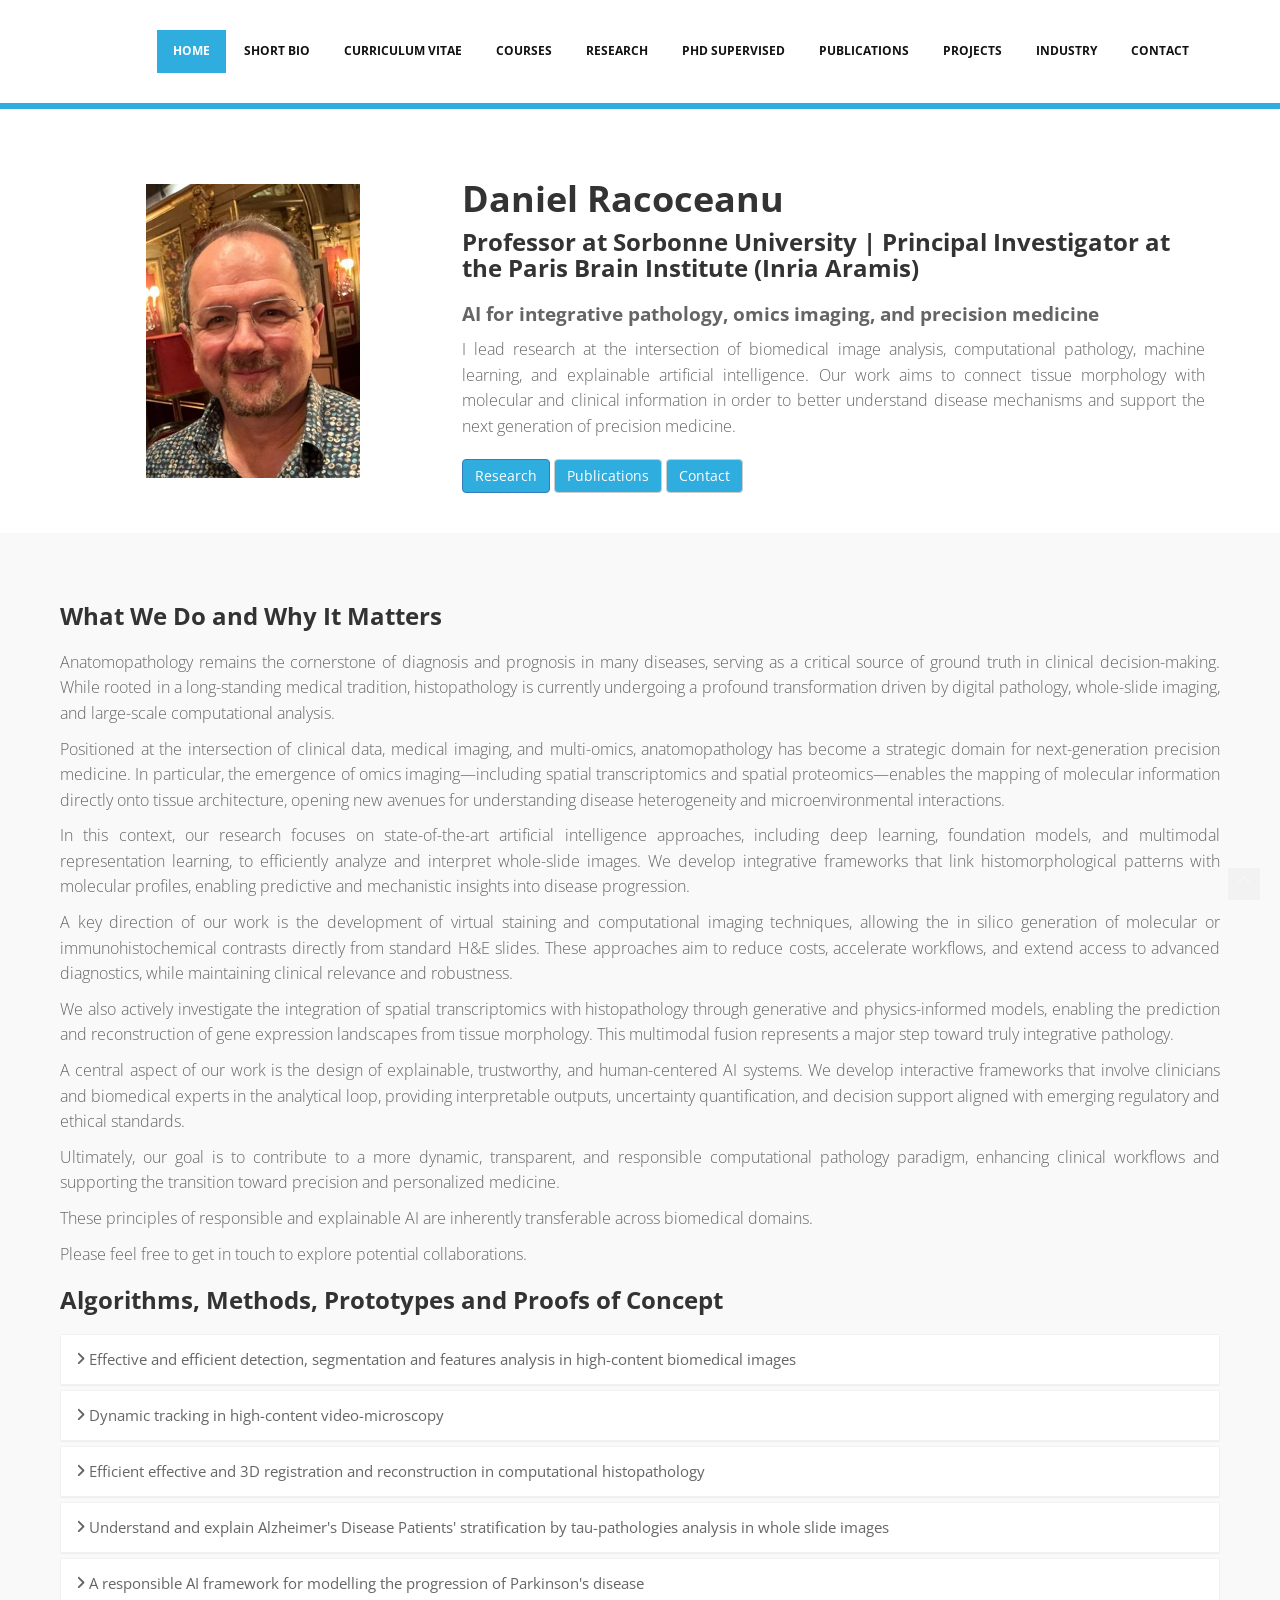
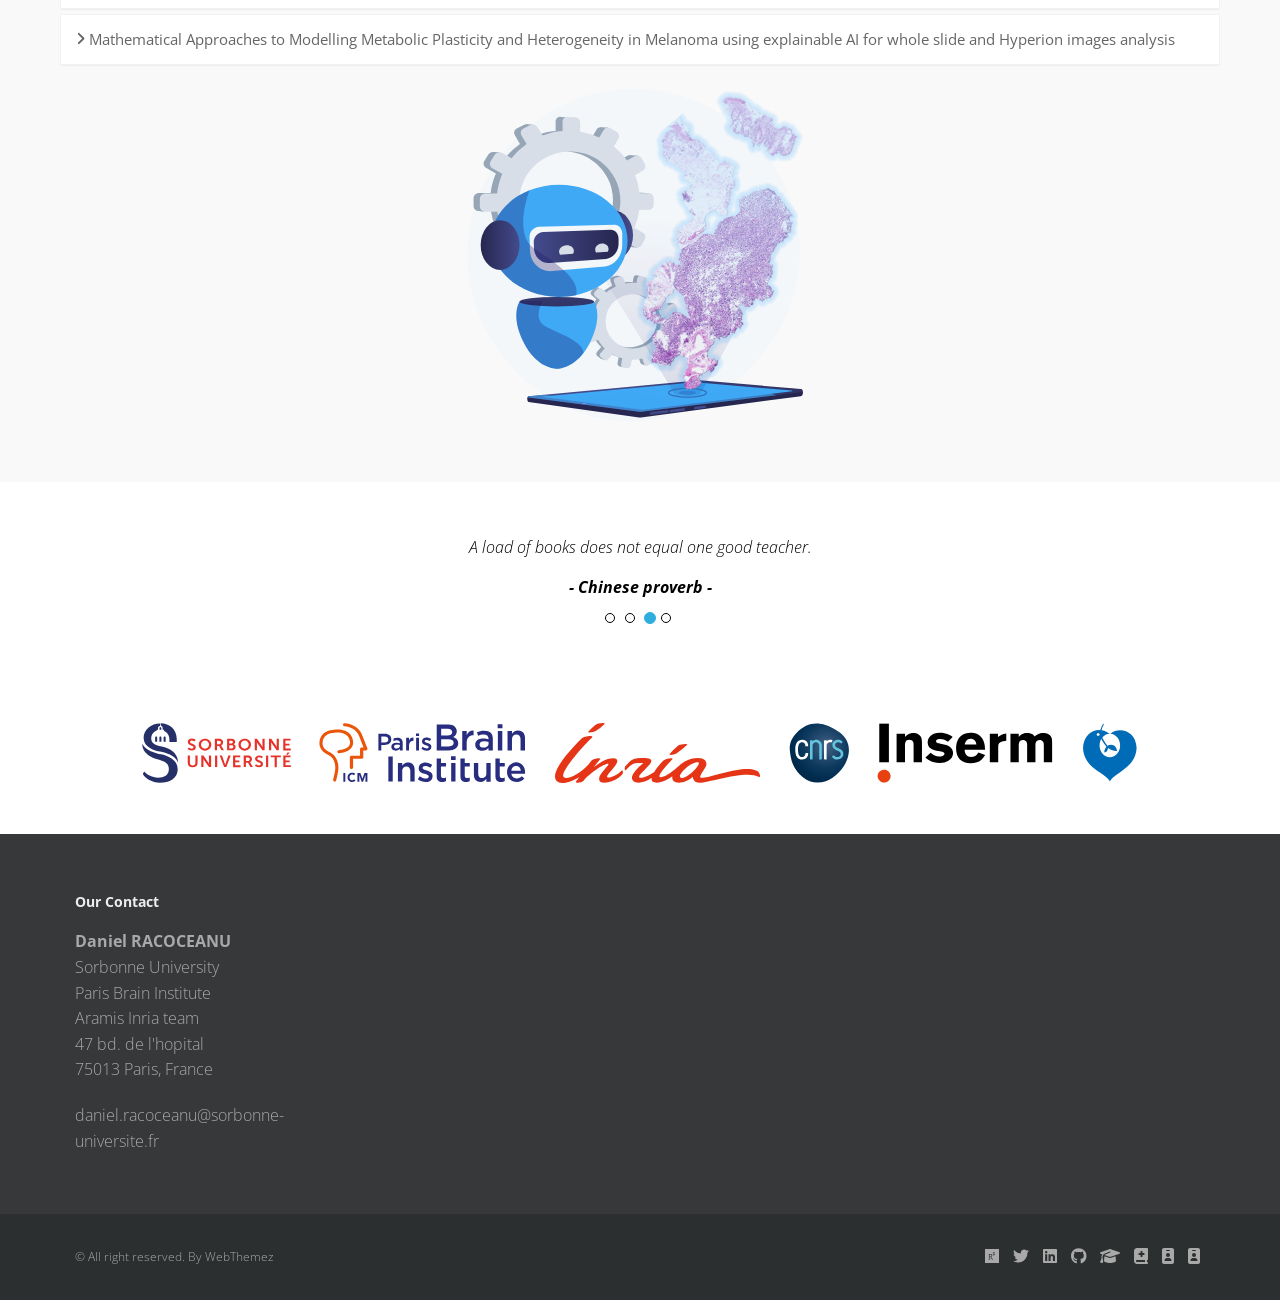
==== index.html @ aa6b50b1 "suggestion bob" ====
<!DOCTYPE html>
<html lang="en">

<head>
	<meta charset="utf-8">
	<title>Daniel Racoceanu | Prof. website</title>
	<meta name="viewport" content="width=device-width, initial-scale=1.0" />
	<meta name="description" content="" />
	<meta name="author" content="http://webthemez.com" />
	<!-- css -->
	<link href="css/bootstrap.min.css" rel="stylesheet" />
	<link href="css/fancybox/jquery.fancybox.css" rel="stylesheet">
	<link href="css/jcarousel.css" rel="stylesheet" />
	<link href="css/flexslider.css" rel="stylesheet" />
	<link href="js/owl-carousel/owl.carousel.css" rel="stylesheet">
	<link href="css/style.css" rel="stylesheet" />

	<!-- HTML5 shim, for IE6-8 support of HTML5 elements -->
	<!--[if lt IE 9]>
      <script src="http://html5shim.googlecode.com/svn/trunk/html5.js"></script>
    <![endif]-->

</head>

<body>
	<div id="wrapper">
		<!-- start header -->
		<header>
			<div class="navbar navbar-default navbar-static-top">
				<div class="container">
					<!-- <div class="navbar-header">
					<button type="button" class="navbar-toggle" data-toggle="collapse" data-target=".navbar-collapse">
						<span class="icon-bar"></span>
						<span class="icon-bar"></span>
						<span class="icon-bar"></span>
					</button>
					<a class="navbar-brand" href="index.html"><img src="img/logo.svg" alt="logo" width="50"/></a>
				</div> -->
					<div class="navbar-collapse collapse ">
						<ul class="nav navbar-nav">
							<li class="active"><a href="index.html">Home</a></li>
							<li><a href="short bio.html">Short Bio</a></li>
							<li><a href="cv.html">Curriculum Vitae</a></li>
							<li><a href="courses.html">Courses</a></li>
							<li><a href="research.html">Research</a></li>
							<li><a href="phd_supervised.html">PhD Supervised</a></li>
							<li><a href="publications.html">Publications</a></li>
							<li><a href="projects.html">Projects</a></li>
							<li><a href="industry.html">Industry</a></li>
							<li><a href="contact.html">Contact</a></li>
						</ul>
					</div>
				</div>
			</div>
		</header>

		<!-- end header -->
		<section id="featured">

			<style>
				#main-slider .slides li {
					display: none;
				}

				#main-slider .slides .flex-active-slide {
					display: flex;
					justify-content: center;
					align-items: center;
					flex-direction: column;
				}


				.slide-content {
					display: flex;
					justify-content: center;
					align-items: center;
					flex-direction: row;
				}

				.slider-img {
					width: 720px;
					max-width: 720px;
					height: auto;
					/* height: 400px; */
					object-fit: cover;
				}
			</style>

			<!-- Slider -->
			<div id="main-slider" class="flexslider">
				<ul class="slides">
					<li>
						<div class="slide-content">
							<img class="slider-img" src="videos/cells.gif" alt="" />
							<!-- <img class="slider-img" src="https://github.com/ounissimehdi/PhagoStat/blob/main/demos/result_semantic.gif?raw=true">
					<img class="slider-img" src="https://github.com/ounissimehdi/PhagoStat/blob/main/demos/result_tracking.gif?raw=true"> -->
						</div>
					</li>
					<li>
						<div class="slide-content">
							<img class="slider-img" src="videos/reg.gif">
						</div>
					</li>
					<li>
						<div class="slide-content">
							<img class="slider-img" src="videos/malmo_base.gif" alt="" />
						</div>
					</li>
				</ul>
			</div>


			<!-- end slider -->

		</section>


		<section class="callaction">
			<div class="container">
				<div class="row" style="display:flex; align-items:center;">
					<div class="col-md-4 text-center">
						<img src="img/DR.jpeg" alt="Portrait of Daniel Racoceanu" style="width:60%; max-width:260px;" />
					</div>
					<div class="col-md-8">
						<div>
							<h1 style="margin-bottom:10px;">Daniel Racoceanu</h1>
							<h3 style="margin-top:0;">
								Professor at Sorbonne University | Principal Investigator at the Paris Brain Institute
								(Inria Aramis)
							</h3>
							<p style="font-size:1.2em; margin-top:15px;">
								<strong>AI for integrative pathology, omics imaging, and precision medicine</strong>
							</p>
							<p style="text-align:justify;">
								I lead research at the intersection of biomedical image analysis, computational
								pathology,
								machine learning, and explainable artificial intelligence. Our work aims to connect
								tissue
								morphology with molecular and clinical information in order to better understand disease
								mechanisms and support the next generation of precision medicine.
							</p>
							<p style="margin-top:20px;">
								<a href="research.html" class="btn btn-primary">Research</a>
								<a href="publications.html" class="btn btn-default">Publications</a>
								<a href="contact.html" class="btn btn-default">Contact</a>
							</p>
						</div>
					</div>
				</div>
			</div>
		</section>

		<section id="content">

			<div class="container">

				<div class="row">
					<div class="col-md-0">
						<!-- Heading and para -->
						<div class="block-heading-one">
							<h3><span>What We Do and Why It Matters</span></h3>
						</div>
						<p style="text-align: justify;">Anatomopathology remains the cornerstone of diagnosis and
							prognosis in many diseases, serving as a critical source of ground truth in clinical
							decision-making. While rooted in a long-standing medical tradition, histopathology is
							currently undergoing a profound transformation driven by digital pathology, whole-slide
							imaging, and large-scale computational analysis.</p>
						<p style="text-align: justify;">Positioned at the intersection of clinical data, medical
							imaging, and multi-omics, anatomopathology has become a strategic domain for next-generation
							precision medicine. In particular, the emergence of omics imaging—including spatial
							transcriptomics and spatial proteomics—enables the mapping of molecular information directly
							onto tissue architecture, opening new avenues for understanding disease heterogeneity and
							microenvironmental interactions.</p>
						<p style="text-align: justify;">In this context, our research focuses on state-of-the-art
							artificial intelligence approaches, including deep learning, foundation models, and
							multimodal representation learning, to efficiently analyze and interpret whole-slide images.
							We develop integrative frameworks that link histomorphological patterns with molecular
							profiles, enabling predictive and mechanistic insights into disease progression.</p>
						<p style="text-align: justify;">A key direction of our work is the development of virtual
							staining and computational imaging techniques, allowing the in silico generation of
							molecular or immunohistochemical contrasts directly from standard H&E slides. These
							approaches aim to reduce costs, accelerate workflows, and extend access to advanced
							diagnostics, while maintaining clinical relevance and robustness.</p>
						<p style="text-align: justify;">We also actively investigate the integration of spatial
							transcriptomics with histopathology through generative and physics-informed models, enabling
							the prediction and reconstruction of gene expression landscapes from tissue morphology. This
							multimodal fusion represents a major step toward truly integrative pathology.</p>
						<p style="text-align: justify;">A central aspect of our work is the design of explainable,
							trustworthy, and human-centered AI systems. We develop interactive frameworks that involve
							clinicians and biomedical experts in the analytical loop, providing interpretable outputs,
							uncertainty quantification, and decision support aligned with emerging regulatory and
							ethical standards.</p>
						<p style="text-align: justify;">Ultimately, our goal is to contribute to a more dynamic,
							transparent, and responsible computational pathology paradigm, enhancing clinical workflows
							and supporting the transition toward precision and personalized medicine.</p>
						<p style="text-align: justify;">These principles of responsible and explainable AI are
							inherently transferable across biomedical domains.</p>
						<p style="text-align: justify;">Please feel free to get in touch to explore potential
							collaborations.</p>

						<div class="block-heading-one">
							<h3><span>Algorithms, Methods, Prototypes and Proofs of Concept</span></h3>
						</div>
						<!-- Accordion starts -->
						<div class="panel-group" id="accordion-alt3">
							<!-- Panel. Use "panel-XXX" class for different colors. Replace "XXX" with color. -->

							<div class="panel">
								<!-- Panel heading -->
								<div class="panel-heading">
									<h4 class="panel-title">
										<a data-toggle="collapse" data-parent="#accordion-alt3"
											href="#collapseOne-alt3">
											<i class="fa fa-angle-right"></i> Effective and efficient detection,
											segmentation and features analysis in high-content biomedical images
										</a>
									</h4>
								</div>
								<div id="collapseOne-alt3" class="panel-collapse collapse">
									<!-- Panel body -->
									<div class="panel-body">
										<!-- Sed ut perspiciaatis unde omnis iste natus error sit voluptatem accusantium doloremque laudantium, totam rem aperiam, eaque ipsa quae ab illo inventore veritatis et quasi architecto beatae vitae dicta sunt explicabo. Nemo enim ipsam voluptatem quia voluptas -->
									</div>
								</div>
							</div>

							<div class="panel">
								<div class="panel-heading">
									<h4 class="panel-title">
										<a data-toggle="collapse" data-parent="#accordion-alt3"
											href="#collapseTwo-alt3">
											<i class="fa fa-angle-right"></i> Dynamic tracking in high-content
											video-microscopy
										</a>
									</h4>
								</div>
								<div id="collapseTwo-alt3" class="panel-collapse collapse">
									<div class="panel-body">
										<!-- Sed ut perspiciaatis unde omnis iste natus error sit voluptatem accusantium doloremque laudantium, totam rem aperiam, eaque ipsa quae ab illo inventore veritatis et quasi architecto beatae vitae dicta sunt explicabo. Nemo enim ipsam voluptatem quia voluptas -->
									</div>
								</div>
							</div>

							<div class="panel">
								<div class="panel-heading">
									<h4 class="panel-title">
										<a data-toggle="collapse" data-parent="#accordion-alt3"
											href="#collapseThree-alt3">
											<i class="fa fa-angle-right"></i> Efficient effective and 3D registration
											and reconstruction in computational histopathology
										</a>
									</h4>
								</div>
								<div id="collapseThree-alt3" class="panel-collapse collapse">
									<div class="panel-body">
										<!-- Sed ut perspiciaatis unde omnis iste natus error sit voluptatem accusantium doloremque laudantium, totam rem aperiam, eaque ipsa quae ab illo inventore veritatis et quasi architecto beatae vitae dicta sunt explicabo. Nemo enim ipsam voluptatem quia voluptas -->
									</div>
								</div>
							</div>

							<div class="panel">
								<div class="panel-heading">
									<h4 class="panel-title">
										<a data-toggle="collapse" data-parent="#accordion-alt3"
											href="#collapseFour-alt3">
											<i class="fa fa-angle-right"></i> Understand and explain Alzheimer's Disease
											Patients' stratification by tau-pathologies analysis in whole slide images
										</a>
									</h4>
								</div>
								<div id="collapseFour-alt3" class="panel-collapse collapse">
									<div class="panel-body">
										<!-- Sed ut perspiciaatis unde omnis iste natus error sit voluptatem accusantium doloremque laudantium, totam rem aperiam, eaque ipsa quae ab illo inventore veritatis et quasi architecto beatae vitae dicta sunt explicabo. Nemo enim ipsam voluptatem quia voluptas -->
									</div>
								</div>
							</div>

							<div class="panel">
								<div class="panel-heading">
									<h4 class="panel-title">
										<a data-toggle="collapse" data-parent="#accordion-alt3"
											href="#collapseFive-alt3">
											<i class="fa fa-angle-right"></i> A responsible AI framework for modelling
											the progression of Parkinson's disease
										</a>
									</h4>
								</div>
								<div id="collapseFive-alt3" class="panel-collapse collapse">
									<div class="panel-body">
										<!-- Sed ut perspiciaatis unde omnis iste natus error sit voluptatem accusantium doloremque laudantium, totam rem aperiam, eaque ipsa quae ab illo inventore veritatis et quasi architecto beatae vitae dicta sunt explicabo. Nemo enim ipsam voluptatem quia voluptas -->
									</div>
								</div>
							</div>

							<div class="panel">
								<div class="panel-heading">
									<h4 class="panel-title">
										<a data-toggle="collapse" data-parent="#accordion-alt3"
											href="#collapseSix-alt3">
											<i class="fa fa-angle-right"></i> Mathematical Approaches to Modelling
											Metabolic Plasticity and Heterogeneity in Melanoma using explainable AI for
											whole slide and Hyperion images analysis
										</a>
									</h4>
								</div>
								<div id="collapseSix-alt3" class="panel-collapse collapse">
									<div class="panel-body">
										<!-- Sed ut perspiciaatis unde omnis iste natus error sit voluptatem accusantium doloremque laudantium, totam rem aperiam, eaque ipsa quae ab illo inventore veritatis et quasi architecto beatae vitae dicta sunt explicabo. Nemo enim ipsam voluptatem quia voluptas -->
									</div>
								</div>
							</div>

						</div>

						<img src="img/logos/logo_wsi_robot.svg" alt=""
							style="display: block; margin: auto; width: 30%;" />

						<!-- Accordion ends -->

					</div>
					<div class="col-xs-12 col-sm-12 col-md-5">
					</div>
					<div class="row">
					</div>
				</div>

		</section>
		<div class="testimonial-area">
			<div class="testimonial-solid">
				<div class="container">
					<div id="carousel-example-generic" class="carousel slide" data-ride="carousel">
						<ol class="carousel-indicators">
							<li data-target="#carousel-example-generic" data-slide-to="0" class="">
								<a href="#"></a>
							</li>
							<li data-target="#carousel-example-generic" data-slide-to="1" class="">
								<a href="#"></a>
							</li>
							<li data-target="#carousel-example-generic" data-slide-to="2" class="active">
								<a href="#"></a>
							</li>
							<li data-target="#carousel-example-generic" data-slide-to="3" class="">
								<a href="#"></a>
							</li>
						</ol>
						<div class="carousel-inner">
							<div class="item">
								<p>Be careful of your thoughts, for your thoughts become your words.</p>
								<p>Be careful of your words, for your words become your actions.</p>
								<p>Be careful of your actions, for your actions become your habits.</p>
								<p>Be careful of your habits, for your habits become your character.</p>
								<p>Be careful of your character, for your character becomes your destiny.</p>
								<p><b>- Chinese proverb -</b></p>
							</div>
							<div class="item">
								<p>If you are planning for a year, sow rice; if you are planning for a decade, plant
									trees; if you are planning for a lifetime, educate people.</p>
								<p><b>- Chinese proverb -</b></p>
							</div>
							<div class="item active">
								<p>A load of books does not equal one good teacher.</p>
								<p><b>- Chinese proverb -</b></p>
							</div>
							<div class="item">
								<p>If you give me rice, I will eat today. If you teach me how to grow rice, I will eat
									everyday.</p>
								<p><b>- Mahatma Gandhi -</b></p>
							</div>
							<div class="item">
								<p>Tell me and I forget, teach me and I may remember, involve me and I learn.</p>
								<p><b>- Confucius -</b></p>
							</div>
							<div class="item">
								<p>Learning without thinking is labor lost; thinking without learning is perilous.</p>
								<p><b>- Confucius -</b></p>
							</div>
							<div class="item">
								<p>The more I learn, the more I realize how much I don’t know.</p>
								<p><b>- Socrates -</b></p>
							</div>
							<div class="item">
								<p>We cannot solve our problems with the same thinking we used when we created them.</p>
								<p><b>- Albert Einstein -</b></p>
							</div>
							<div class="item">
								<p>Science is not only a disciple of reason but also one of romance and passion.</p>
								<p><b>- Stephen Hawking -</b></p>
							</div>
							<div class="item">
								<p>An investment in knowledge pays the best interest.</p>
								<p><b>- Benjamin Franklin -</b></p>
							</div>
							<div class="item">
								<p>It does not matter how slowly you go as long as you do not stop.</p>
								<p><b>- Confucius -</b></p>
							</div>
							<div class="item">
								<p>He who learns but does not think is lost; he who thinks but does not learn is in
									great danger.</p>
								<p><b>- Chinese proverb -</b></p>
							</div>
							<div class="item">
								<p>Knowledge is power.</p>
								<p><b>- Francis Bacon -</b></p>
							</div>
							<div class="item">
								<p>The best way to predict the future is to invent it.</p>
								<p><b>- Alan Kay -</b></p>
							</div>
						</div>
					</div>
				</div>
			</div>
		</div>
		<style>
			#pre_footer img {
				/* width: 100px; */
				height: 60px;
			}

			#pre_footer_support {
				display: flex;
				justify-content: center;
				align-items: center;
			}

			.footer-table {
				width: 80%;
				border: 0;
				margin: 0 auto;
				text-align: center;
			}

			.footer-link {
				width: 1%;
			}
		</style>
		</br></br>
		<div id="pre_footer">
			<div id="pre_footer_support">
				<table class="footer-table">
					<tr>
						<td class="footer-link"><a href="https://www.sorbonne-universite.fr/en"
								title="Sorbonne University"><img src="img/logos/Logo_of_Sorbonne_University.svg"
									alt="Sorbonne University" id="Sorbonne"></a></td>
						<!-- <td class="footer-space"></td> -->
						<td class="footer-link"><a href="https://institutducerveau-icm.org/en/"
								title="Paris Brain Institute - ICM"><img
									src="img/logos/paris-brain-institute-icm-logo-vector.svg" alt="ICM" id="ICM"></a>
						</td>
						<!-- <td class="footer-space"></td> -->
						<td class="footer-link"><a href="https://www.inria.fr/en"
								title="French National Institute for Research in Digital Science and Technology - Inria"><img
									src="img/logos/inria.svg" alt="Inria" id="Inria"></a></td>
						<!-- <td class="footer-space"></td> -->
						<td class="footer-link"><a href="http://www.cnrs.fr/en/cnrs"
								title="French National Centre for Scientific Research - CNRS"><img
									src="img/logos/logoCNRS.svg" alt="CNRS" id="CNRS"></a></td>
						<!-- <td class="footer-space"></td> -->
						<td class="footer-link"><a href="https://www.inserm.fr/en"
								title="French National Institute for Health and Medical Research - INSERM"><img
									src="img/logos/Inserm.svg" alt="INSERM" id="INSERM"></a></td>
						<!-- <td class="footer-space"></td> -->
						<td class="footer-link"><a href="https://www.aphp.fr/"
								title="Greater Paris University Hospitals - AP-HP"><img
									src="img/logos/Assistance_publique.svg" alt="AP-HP" id="AP-HP"></a></td>
					</tr>
				</table>
			</div>
		</div>
		</br></br>
		<footer>
			<div class="container">
				<div class="row">
					<div class="col-lg-3">
						<div class="widget">
							<h5 class="widgetheading">Our Contact</h5>
							<address>
								<strong>Daniel RACOCEANU</strong><br>
								Sorbonne University<br>
								Paris Brain Institute<br>
								Aramis Inria team<br>
								47 bd. de l'hopital<br>
								75013 Paris, France<br>
							</address>
							<p>
								<i class="icon-envelope-alt"></i> daniel.racoceanu@sorbonne-universite.fr
							</p>
						</div>
					</div>

				</div>
			</div>
			<div id="sub-footer">
				<div class="container">
					<div class="row">
						<div class="col-lg-6">
							<div class="copyright">
								<p>
									<span>&copy; All right reserved. By </span><a href="http://webthemez.com"
										target="_blank">WebThemez</span></a>
								</p>
							</div>
						</div>
						<div class="col-lg-6">
							<ul class="social-network">
								<li><a href="https://www.researchgate.net/profile/Daniel-Racoceanu" data-placement="top"
										title="ResearchGate"><i class="fab fa-researchgate"></i>
								<li><a href="https://twitter.com/daniraco" data-placement="top" title="Twitter"><i
											class="fab fa-twitter"></i></a></li>
								<li><a href="https://www.linkedin.com/in/daniraco" data-placement="top"
										title="LinkedIn"><i class="fab fa-linkedin"></i></a></li>
								<li><a href="https://github.com/daniraco" data-placement="top" title="Github"><i
											class="fab fa-github"></i></a></li>
								<li><a href="https://scholar.google.com/citations?user=2eBRLj0AAAAJ&hl"
										data-placement="top" title="Google Scholar"><i
											class="fas fa-graduation-cap"></i></a></li>
								<li><a href="https://www.ncbi.nlm.nih.gov/pubmed/?term=daniel+racoceanu"
										data-placement="top" title="PubMed"><i class="fas fa-book-medical"></i></a></li>
								<li><a href="https://orcid.org/0000-0002-9416-1803" data-placement="top"
										title="ORCID"><i class="fas fa-id-badge"></i></a></li>
								<li><a href="https://www..scopus.com/authid/detail.uri?authorId=6603452376"
										data-placement="top" title="Scopus"><i class="fas fa-id-badge"></i></a></li>
							</ul>
						</div>
					</div>
				</div>
			</div>
		</footer>
	</div>
	<a href="#" class="scrollup"><i class="fa fa-angle-up active"></i></a>
	<!-- javascript
	================================================== -->
	<!-- Placed at the end of the document so the pages load faster -->
	<script src="js/jquery.js"></script>
	<script src="js/jquery.easing.1.3.js"></script>
	<script src="js/bootstrap.min.js"></script>
	<script src="js/jquery.fancybox.pack.js"></script>
	<script src="js/jquery.fancybox-media.js"></script>
	<script src="js/portfolio/jquery.quicksand.js"></script>
	<script src="js/portfolio/setting.js"></script>
	<script src="js/jquery.flexslider.js"></script>
	<script src="js/animate.js"></script>
	<script src="js/custom.js"></script>
	<script src="js/fontawesome/all.js"></script>
</body>

</html>
---- css/style.css ----
/*
Author URI: http://webthemez.com/
Note: 
Licence under Creative Commons Attribution 3.0 
Do not remove the back-link in this web template 
-------------------------------------------------------*/

@import url('http://fonts.googleapis.com/css?family=Noto+Serif:400,400italic,700|Open+Sans:400,600,700'); 
@import url('font-awesome.css');  
@import url('animate.css');

body {
	font-family:'Open Sans', Arial, sans-serif;
	font-size:16px;
	font-weight:300;
	line-height:1.6em;
	color:#656565;
}

a:active {
	outline:0;
}

.clear {
	clear:both;
}

h1,h2, h3, h4, h5, h6 {
	font-family:'Open Sans', Arial, sans-serif;
	font-weight:700;
	line-height:1.1em;
	color:#333;
	margin-bottom: 20px;
}
 
.container {
	padding:0 20px 0 20px;
	position:relative;
}

#wrapper{
	width:100%;
	margin:0;	
	padding:0;
}

.row,.row-fluid {
	margin-bottom:30px;
}

.row .row,.row-fluid .row-fluid{
	margin-bottom:30px;
}

.row.nomargin,.row-fluid.nomargin {
	margin-bottom:0;
}

img.img-polaroid {
	margin:0 0 20px 0;
}
.img-box {
	max-width:100%;
}
/*  Header
==================================== */
 
header .navbar {
    margin-bottom: 0;
}

.navbar-default {
    border: none;
}

.navbar-brand {
    color: #222;
	text-transform: uppercase;
    font-size: 24px;
    font-weight: 700;
    line-height: 1em;
	letter-spacing: -1px;
    margin-top: 20px;
    padding: 0 0 0 15px;
}
.navbar-default .navbar-brand{
color: #2FADDE;
}

header .navbar-collapse  ul.navbar-nav {
    float: right;
    margin-right: 0;
}

header .navbar-default{
    background-color:#fff;
border-bottom:2px solid #2FADDE;	
}

header .nav li a:hover,
header .nav li a:focus,
header .nav li.active a,
header .nav li.active a:hover,
header .nav li a.dropdown-toggle:hover,
header .nav li a.dropdown-toggle:focus,
header .nav li.active ul.dropdown-menu li a:hover,
header .nav li.active ul.dropdown-menu li.active a{
    -webkit-transition: all .3s ease;
    -moz-transition: all .3s ease;
    -ms-transition: all .3s ease;
    -o-transition: all .3s ease;
    transition: all .3s ease;
}
header .nav li.active a,
header .nav li.active a:hover{ 
background: #2FADDE !important;
}
header .navbar-default .navbar-nav > .open > a,
header .navbar-default .navbar-nav > .open > a:hover,
header .navbar-default .navbar-nav > .open > a:focus {
    -webkit-transition: all .3s ease;
    -moz-transition: all .3s ease;
    -ms-transition: all .3s ease;
    -o-transition: all .3s ease;
    transition: all .3s ease;
}


header .navbar {
    min-height: 70px; 
	padding:18px 0;
}

header .navbar-nav > li  {
    padding-bottom: 12px;
    padding-top: 12px;
}

header  .navbar-nav > li > a {
    padding-bottom: 6px;
    padding-top: 5px;
    margin-left: 2px;
    line-height: 30px;
	font-weight: 700;
    -webkit-transition: all .3s ease;
    -moz-transition: all .3s ease;
    -ms-transition: all .3s ease;
    -o-transition: all .3s ease;
    transition: all .3s ease;
}


.dropdown-menu li a:hover {
    color: #fff !important;
}

header .nav .caret {
    border-bottom-color: #f5f5f5;
    border-top-color: #f5f5f5;
}
.navbar-default .navbar-nav > .active > a,
.navbar-default .navbar-nav > .active > a:hover,
.navbar-default .navbar-nav > .active > a:focus {
  background-color: #fff;
}
.navbar-default .navbar-nav > .open > a,
.navbar-default .navbar-nav > .open > a:hover,
.navbar-default .navbar-nav > .open > a:focus {
  background-color:  #fff;
}	
	

.dropdown-menu  {
    box-shadow: none;
    border-radius: 0;
	border: none;
}

.dropdown-menu li:last-child  {
	padding-bottom: 0 !important;
	margin-bottom: 0;
}

header .nav li .dropdown-menu  {
   padding: 0;
}

header .nav li .dropdown-menu li a {
   line-height: 28px;
   padding: 3px 12px;
}

/* --- menu --- */

header .navigation {
	float:right;
}

header ul.nav li {
	border:none;
	margin:0;
}

header ul.nav li a {	
	font-size:12px;
	border:none;
	font-weight:700;
	text-transform:uppercase;
}

header ul.nav li ul li a {	
	font-size:12px;
	border:none;
	font-weight:300;
	text-transform:uppercase;
}


.navbar .nav > li > a {
  color: #111;
  text-shadow: none;
  border: 1px solid rgba(255, 255, 255, 0) !important;
}

.navbar .nav a:hover {
	background:none;
}

.navbar .nav > .active > a,.navbar .nav > .active > a:hover {
	background:none;
	font-weight:700;
}

.navbar .nav > .active > a:active,.navbar .nav > .active > a:focus {
	background:none;
	outline:0;
	font-weight:700;
}

.navbar .nav li .dropdown-menu {
	z-index:2000;
}

header ul.nav li ul {
	margin-top:1px;
}
header ul.nav li ul li ul {
	margin:1px 0 0 1px;
}
.dropdown-menu .dropdown i {
	position:absolute;
	right:0;
	margin-top:3px;
	padding-left:20px;
}

.navbar .nav > li > .dropdown-menu:before {
  display: inline-block;
  border-right: none;
  border-bottom: none;
  border-left: none;
  border-bottom-color: none;
  content:none;
}
.navbar-default .navbar-nav>.active>a, .navbar-default .navbar-nav>.active>a:hover, .navbar-default .navbar-nav>.active>a:focus {
color: #fff;  
}


ul.nav li.dropdown a {
	z-index:1000;
	display:block;
}

 select.selectmenu {
	display:none;
}
.pageTitle{
color: #fff;
margin: 30px 0 3px;
display: inline-block;
}
 
#featured{
	width: 100%;
	background:#000;
	position:relative;
	margin:0;
	padding:0;
}

/*  Sliders
==================================== */
/* --- flexslider --- */

#featured .flexslider {
	padding:0;  
	background: #fff; 
	position: relative; 
	zoom: 1;
	border-bottom: 4px solid #2FADDE;
}
.flex-direction-nav .flex-prev{
left:0px; 
}
.flex-direction-nav .flex-next{ 
right:0px;
}
.flex-caption {zoom: 1;
bottom: 35px; background-color:transparent; color: #fff; margin: 0; padding: 25px 25px 25px 30px; position: absolute; left: 20%; }
.flex-caption h3 {color: #000; font-size:30px; letter-spacing: 1px; margin-bottom: 8px; text-transform: uppercase; }
.flex-caption p {margin: 0 0 15px; color: #000;font-size:18px!important;}
.skill-home{
margin-bottom:50px;
}
.c1{
border: #ed5441 1px solid;
background:#ed5441;
}
.c2{
border: #24c4db 1px solid;
background:#24c4db;
}
.c3{
border: #2FADDE 1px solid;
background:#2FADDE;
}
.c4{
border: #609cec 1px solid;
background:#609cec;
}
.skill-home .icons {
padding: 30px 0 0 0;
width: 100px;
height: 100px;
color: #fff;
font-size: 42px;
font-size: 42px; 
text-align: center;
-ms-border-radius: 50%;
-moz-border-radius: 50%;
-webkit-border-radius: 50%;
border-radius: 50%;
display: inline-table;
}
.skill-home h2 {
padding-top: 20px;
font-size: 36px;
font-weight: 700;
} 
.testimonial-solid {
padding: 50px 0 60px 0;
margin: 0 0 0 0; 
text-align: center;
}
.testi-icon-area {
text-align: center;
position: absolute;
top: -84px;
margin: 0 auto; 
width: 100%;
}
.testi-icon-area .quote {
padding: 15px 0 0 0;
margin: 0 0 0 0;
background: #ffffff;
text-align: center;
color: #2FADDE;
display: inline-table;
width: 70px;
height: 70px;
-ms-border-radius: 50%;
-moz-border-radius: 50%;
-webkit-border-radius: 50%;
border-radius: 50%;
font-size: 42px; 
border: 1px solid #2FADDE;
}

.testi-icon-area .carousel-inner { 
margin: 20px 0;
}
.carousel-indicators {
bottom: -30px;
}
/* Testimonial
----------------------------------*/
.testimonial-area {
padding: 0 0 0 0;
margin:0;
background: url(../img/low-poly01.jpg) fixed center center;
background-size: cover;
-webkit-background-size: cover;
-moz-background-size: cover;
-ms-background-size: cover;
}
.testimonial-solid p {
color: #000;
font-size: 16px;
line-height: 30px;
font-style: italic;
} 
.testimonial-area .carousel-indicators li { 
border: 1px solid #000;
}
.testimonial-area  .carousel-indicators .active{
border: 1px solid #2FADDE;
background:#2FADDE
}
section.callaction {
	background:#fff;
	padding:50px 0 0 0;
}

.panel-title>a {
color: inherit;
font-size: 15px;
}
.panel-title>a:hover, .panel-title>a:focus, .panel-title>a:active{
text-decoration:none;
color:#428bca
}
/* Content
==================================== */

#content {
	position:relative;
	background:#F9F9F9;
	padding:50px 0 0px 0;
}

#content img {
	max-width:100%;
	height:auto;
}
 
.cta-text {
	text-align: center;
	margin-top:10px;
}


.big-cta .cta {
	margin-top:10px;
}
 
.box {
	width: 100%;
}
.box-gray  {
	background: #f8f8f8;
	padding: 20px 20px 30px;
}
.box-gray  h4,.box-gray  i {
	margin-bottom: 20px;
}
.box-bottom {
	padding: 20px 0;
	text-align: center;
}
.box-bottom a {
	color: #fff;
	font-weight: 700;
}
.box-bottom a:hover {
	color: #eee;
	text-decoration: none;
}


/* Bottom
==================================== */

#bottom {
	background:#fcfcfc;
	padding:50px 0 0;

}
/* twitter */
#twitter-wrapper {
    text-align: center;
    width: 70%;
    margin: 0 auto;
}
#twitter em {
    font-style: normal;
    font-size: 13px;
}

#twitter em.twitterTime a {
	font-weight:600;
}

#twitter ul {
    padding: 0;
	list-style:none;
}
#twitter ul li {
    font-size: 20px;
    line-height: 1.6em;
    font-weight: 300;
    margin-bottom: 20px;
    position: relative;
    word-break: break-word;
}


/* page headline
==================================== */

#inner-headline{
	background:#2FADDE;
	position:relative;
	margin:0;
	padding:0;
	color:#2FADDE;
}


#inner-headline .inner-heading h2 {
	color:#fff;
	margin:20px 0 0 0;
}

/* --- breadcrumbs --- */
#inner-headline ul.breadcrumb {
	margin:30px 0 0;
	float:left;
}

#inner-headline ul.breadcrumb li {
	margin-bottom:0;
	padding-bottom:0;
}
#inner-headline ul.breadcrumb li {
	font-size:13px;
	color:#fff;
}

#inner-headline ul.breadcrumb li i{
	color:#dedede;
}

#inner-headline ul.breadcrumb li a {
	color:#fff;
}

ul.breadcrumb li a:hover {
	text-decoration:none;
}

/* Forms
============================= */

/* --- contact form  ---- */
form#contactform input[type="text"] {
  width: 100%;
  border: 1px solid #f5f5f5;
  min-height: 40px;
  padding-left:20px;
  font-size:13px;
  padding-right:20px;
  -webkit-box-sizing: border-box;
     -moz-box-sizing: border-box;
          box-sizing: border-box;

}

form#contactform textarea {
border: 1px solid #f5f5f5;
  width: 100%;
  padding-left:20px;
  padding-top:10px;
  font-size:13px;
  padding-right:20px;
  -webkit-box-sizing: border-box;
     -moz-box-sizing: border-box;
          box-sizing: border-box;

}

form#contactform .validation {
	font-size:11px;
}

#sendmessage {
	border:1px solid #e6e6e6;
	background:#f6f6f6;
	display:none;
	text-align:center;
	padding:15px 12px 15px 65px;
	margin:10px 0;
	font-weight:600;
	margin-bottom:30px;

}

#sendmessage.show,.show  {
	display:block;
}
 
form#commentform input[type="text"] {
  width: 100%;
  min-height: 40px;
  padding-left:20px;
  font-size:13px;
  padding-right:20px;
  -webkit-box-sizing: border-box;
     -moz-box-sizing: border-box;
          box-sizing: border-box;
	-webkit-border-radius: 2px 2px 2px 2px;
		-moz-border-radius: 2px 2px 2px 2px;
			border-radius: 2px 2px 2px 2px;

}

form#commentform textarea {
  width: 100%;
  padding-left:20px;
  padding-top:10px;
  font-size:13px;
  padding-right:20px;
  -webkit-box-sizing: border-box;
     -moz-box-sizing: border-box;
          box-sizing: border-box;
	-webkit-border-radius: 2px 2px 2px 2px;
		-moz-border-radius: 2px 2px 2px 2px;
			border-radius: 2px 2px 2px 2px;
}


/* --- search form --- */
.search{
	float:right;
	margin:35px 0 0;
	padding-bottom:0;
}

#inner-headline form.input-append {
	margin:0;
	padding:0;
}



/*  Portfolio
================================ */

.work-nav #filters {
	margin: 0;
	padding: 0;
	list-style: none;
}

.work-nav #filters li {
	margin: 0 10px 30px 0;
	padding: 0;
	float:left;
}

.work-nav #filters li a {
	color: #7F8289;
	font-size: 16px;
	display: block;	
}

.work-nav #filters li a:hover {

}

.work-nav #filters li a.selected {
	color: #DE5E60;
}

#thumbs {
	margin: 0;
	padding: 0;	
}

#thumbs li {
	list-style-type: none;
}

.item-thumbs {
	position: relative;
	overflow: hidden;
	margin-bottom: 30px;
	cursor: pointer;
}

.item-thumbs a + img {
	width: 100%;	
}

.item-thumbs .hover-wrap {
	position: absolute;
	display: block;
	width: 100%;
	height: 100%;
	
	opacity: 0;
	filter: alpha(opacity=0);
	
	-webkit-transition: all 450ms ease-out 0s;	
	   -moz-transition: all 450ms ease-out 0s;
		 -o-transition: all 450ms ease-out 0s;
		    transition: all 450ms ease-out 0s;
		  
	-webkit-transform: rotateY(180deg) scale(0.5,0.5);
	   -moz-transform: rotateY(180deg) scale(0.5,0.5);
		-ms-transform: rotateY(180deg) scale(0.5,0.5);
		 -o-transform: rotateY(180deg) scale(0.5,0.5);
			transform: rotateY(180deg) scale(0.5,0.5);	
}

.item-thumbs:hover .hover-wrap,
.item-thumbs.active .hover-wrap {
	opacity: 1;
	filter: alpha(opacity=100);
	
	-webkit-transform: rotateY(0deg) scale(1,1);
	   -moz-transform: rotateY(0deg) scale(1,1);
		-ms-transform: rotateY(0deg) scale(1,1);
		 -o-transform: rotateY(0deg) scale(1,1);
		    transform: rotateY(0deg) scale(1,1);
}

.item-thumbs .hover-wrap .overlay-img {
	position: absolute;
	width: 90%;
height: 100%;
opacity: 0.80;
filter: alpha(opacity=80);
background: #2FADDE;
}

.item-thumbs .hover-wrap .overlay-img-thumb {
	position: absolute;
	border-radius: 60px;
	top: 50%;
	left: 45%;
	margin: -16px 0 0 -16px;
	color: #fff;
	font-size: 32px;
	line-height: 1em;	
	opacity: 1;
	filter: alpha(opacity=100);
}
 
ul.portfolio-categ{
	margin:10px 0 30px 0;
	padding:0;
	float:left;
	list-style:none;
}

ul.portfolio-categ li{
margin: 0; 
float: left;
list-style: none;
font-size: 13px;
font-weight: 600;
border: 1px solid #D5D5D5;
margin-right: 15px;
}

ul.portfolio-categ li a{
	display:block;
	padding: 8px 20px;
	color:#353535;
}
ul.portfolio-categ li.active{

border: 1px solid #2FADDE;
}
ul.portfolio-categ li.active a:hover, ul.portfolio-categ li a:hover,ul.portfolio-categ li a:focus,ul.portfolio-categ li a:active {
	text-decoration:none;
	outline:0; 
}
  #accordion-alt3 .panel-heading h4 {
font-size: 13px;
line-height: 28px;
}
.panel .panel-heading h4 {
font-weight: 400;
}
.panel-title {
margin-top: 0;
margin-bottom: 0;
font-size: 15px;
color: inherit;
}
.panel-group .panel {
margin-bottom: 0;
border-radius: 2px;
}
.panel {
margin-bottom: 18px;
background-color: #FFFFFF;
border: 1px solid rgba(0, 0, 0, 0.05);
border-radius: 2px;
-webkit-box-shadow: 0 1px 1px rgba(0,0,0,0.05);
box-shadow: 0 1px 1px rgba(0,0,0,0.05);
}
#accordion-alt3 .panel-heading h4 a i {
font-size: 20px;
line-height: 18px;
width: 18px;
height: 18px;
margin-right: 5px;
color: #107FC9;
text-align: center;
border-radius: 50%;
margin-left: 6px; 
font-weight: bold;
}  
.progress.pb-sm {
height: 6px!important;
}
.progress {
box-shadow: inset 0 0 2px rgba(0,0,0,.1);
}
.progress {
overflow: hidden;
height: 18px;
margin-bottom: 18px;
background-color: #f5f5f5;
border-radius: 2px;
-webkit-box-shadow: inset 0 1px 2px rgba(0,0,0,0.1);
box-shadow: inset 0 1px 2px rgba(0,0,0,0.1);
}
.progress .progress-bar.progress-bar-red {
background: #ed5441;
} 
.progress .progress-bar.progress-bar-green {
background: #51d466;
}
.progress .progress-bar.progress-bar-lblue {
background: #32c8de;
}
/* --- portfolio detail --- */
.top-wrapper {
	margin-bottom:20px;
}
.info-blocks {
margin-bottom: 15px;
}
.info-blocks i.icon-info-blocks {
float: left;
color: #777;
font-size: 30px;
min-width: 50px;
margin-top: 10px;
text-align: center;
}
.info-blocks .info-blocks-in {
padding: 0 10px;
overflow: hidden;
}
.info-blocks .info-blocks-in h3 {
color: #555;
font-size: 20px;
line-height: 28px;
margin:0px;
}
.info-blocks .info-blocks-in p {
font-size: 12px;
}
  
blockquote {
	font-size:16px;
	font-weight:400;
	font-family:'Noto Serif', serif;
	font-style:italic;
	padding-left:0;
	color:#a2a2a2;
	line-height:1.6em;
	border:none;
}

blockquote cite 							{ display:block; font-size:12px; color:#666; margin-top:10px; }
blockquote cite:before 					{ content:"\2014 \0020"; }
blockquote cite a,
blockquote cite a:visited,
blockquote cite a:visited 				{ color:#555; }

/* --- pullquotes --- */

.pullquote-left {
	display:block;
	color:#a2a2a2;
	font-family:'Noto Serif', serif;
	font-size:14px;
	line-height:1.6em;
	padding-left:20px;
}

.pullquote-right {
	display:block;
	color:#a2a2a2;
	font-family:'Noto Serif', serif;
	font-size:14px;
	line-height:1.6em;
	padding-right:20px;
}

/* --- button --- */
.btn{text-align: center;
background: #2FADDE;
color: #fff;
}
.btn-theme {
	color: #fff;
}
.btn-theme:hover {
	color: #eee;
}

/* --- list style --- */

ul.general {
	list-style:none;
	margin-left:0;
}

ul.link-list{
	margin:0;
	padding:0;
	list-style:none;
}

ul.link-list li{
	margin:0;
	padding:2px 0 2px 0;
	list-style:none;
}
footer{
background:#363839;
}
footer ul.link-list li a{
	color:#A9A9A9;
}
footer ul.link-list li a:hover {
	color:#eee;
}
/* --- Heading style --- */

h4.heading {
	font-weight:700;
}

.heading { margin-bottom: 30px; }

.heading {
	position: relative;
	
}


.widgetheading {
	width:100%;

	padding:0;
}

#bottom .widgetheading {
	position: relative;
	border-bottom: #e6e6e6 1px solid;
	padding-bottom: 9px;
}

aside .widgetheading {
	position: relative;
	border-bottom: #e9e9e9 1px solid;
	padding-bottom: 9px;
}

footer .widgetheading {
	position: relative;
}

footer .widget .social-network {
	position:relative;
}


#bottom .widget .widgetheading span, aside .widget .widgetheading span, footer .widget .widgetheading span {	
	position: absolute;
	width: 60px;
	height: 1px;
	bottom: -1px;
	right:0;

}
.box-area{
border: 1px solid #E7E7E7;
padding:0 15px;
padding-top: 41px;
margin-top: -42px;
}
/* --- Map --- */
.map{
	position:relative;
	margin-top:-50px;
	margin-bottom:40px;
}

.map iframe{
	width:100%;
	height:450px;
	border:none;
}

.map-grid iframe{
	width:100%;
	height:350px;
	border:none;
	margin:0 0 -5px 0;
	padding:0;
}

 
ul.team-detail{
	margin:-10px 0 0 0;
	padding:0;
	list-style:none;
}

ul.team-detail li{
	border-bottom:1px dotted #e9e9e9;
	margin:0 0 15px 0;
	padding:0 0 15px 0;
	list-style:none;
}

ul.team-detail li label {
	font-size:13px;
}

ul.team-detail li h4, ul.team-detail li label{
	margin-bottom:0;
}

ul.team-detail li ul.social-network {
	border:none;
	margin:0;
	padding:0;
}

ul.team-detail li ul.social-network li {
	border:none;	
	margin:0;
}
ul.team-detail li ul.social-network li i {
	margin:0;
}

 
.pricing-title{
	background:#fff;
	text-align:center;
	padding:10px 0 10px 0;
}

.pricing-title h3{
	font-weight:600;
	margin-bottom:0;
}

.pricing-offer{
	background: #fcfcfc;
	text-align: center;
	padding:40px 0 40px 0;
	font-size:18px;
	border-top:1px solid #e6e6e6;
	border-bottom:1px solid #e6e6e6;
}

.pricing-box.activeItem .pricing-offer{
	color:#fff;
}

.pricing-offer strong{
	font-size:78px;
	line-height:89px;
}

.pricing-offer sup{
	font-size:28px;
}

.pricing-container{
	background: #fff;
	text-align:center;
	font-size:14px;
}

.pricing-container strong{
color:#353535;
}

.pricing-container ul{
	list-style:none;
	padding:0;
	margin:0;
}

.pricing-container ul li{
	border-bottom: 1px solid #CFCFCF;
list-style: none;
padding: 15px 0 15px 0;
margin: 0 0 0 0;
color: #222;
}

.pricing-action{
	margin:0;
	background: #fcfcfc;
	text-align:center;
	padding:20px 0 30px 0;
}

.pricing-wrapp{
	margin:0 auto;
	width:100%;
	background:#fd0000;
}
 .pricing-box-item {
border: 1px solid #e6e6e6;
	background:#fcfcfc;
	position:relative;
	margin:0 0 20px 0;
	padding:0;
  -webkit-box-shadow: 0 2px 0 rgba(0,0,0,0.03);
  -moz-box-shadow: 0 2px 0 rgba(0,0,0,0.03);
  box-shadow: 0 2px 0 rgba(0,0,0,0.03);
  -webkit-box-sizing: border-box;
  -moz-box-sizing: border-box;
  box-sizing: border-box;
}

.pricing-box-item .pricing-heading {
	background: #fcfcfc;
	text-align: center;
	padding:0px 0 0px 0;
	display:block;
}
.pricing-box-item.activeItem .pricing-heading {
	background: #fcfcfc;
	text-align: center;
	padding:0px 0 1px 0;
	border-bottom:none;
	display:block;
	color:#fff;
}
.pricing-box-item.activeItem .pricing-heading h3 {
	 
}

.pricing-box-item .pricing-heading h3 strong {
	font-size:28px;
	font-weight:700;
	letter-spacing:-1px;
}
.pricing-box-item .pricing-heading h3 {
	font-size:32px;
	font-weight:300;
	letter-spacing:-1px;
}

.pricing-box-item .pricing-terms {
	text-align: center;
	background: #2FADDE;
	display: block;
	overflow: hidden;
	padding: 11px 0 5px; 
}

.pricing-box-item .pricing-terms  h6 {
	font-style:italic;
	margin-top:10px;
	color:#fff;
	font-size:17px;
	font-family:'Noto Serif', serif;
}

.pricing-box-item .icon .price-circled {
    margin: 10px 10px 10px 0;
    display: inline-block !important;
    text-align: center !important;
    color: #fff;
    width: 68px;
    height: 68px;
	padding:12px;
    font-size: 16px;
	font-weight:700;
    line-height: 68px;
    text-shadow:none;
    cursor: pointer;
    background-color: #888;
    border-radius: 64px;
    -moz-border-radius: 64px;
    -webkit-border-radius: 64px;
}

.pricing-box-item  .pricing-action{
	margin:0;
	text-align:center;
	padding:30px 0 30px 0;
}
 
/* ===== Widgets ===== */

/* --- flickr --- */
.widget .flickr_badge {
	width:100%;
}
.widget .flickr_badge img { margin: 0 9px 20px 0; }

footer .widget .flickr_badge {
    width: 100%;
}
footer .widget .flickr_badge img {
    margin: 0 9px 20px 0;
}

.flickr_badge img {
    width: 50px;
    height: 50px;
    float: left;
	margin: 0 9px 20px 0;
}
/*News*/
.post-item-wrap {
border: none;
padding: 0px 0 25px 0px;
margin-bottom: 0px;
border-radius: 0px;
background-color: transparent;
border-bottom: 1px solid #e6e6e6;
}
.post-author-img {
margin: 5px 0 0 0;
float: left;
width: 64px;
-webkit-border-radius: 0px;
-moz-border-radius: 0px;
border-radius: 0px;
-moz-background-clip: padding;
-webkit-background-clip: padding-box;
background-clip: padding-box;
padding: 0px;
}
.post-title a {
font-size: 19px;
color: #414042;
line-height: 1.3em;
}
.post-meta-top {
width: 100%;
padding: 3px 0 0px 0;
}
.latest-post-wrap {
padding: 15px 15px 15px 0;
}
.post-content2 {
padding: 8px 15px 0px 15px;
float: left;
width: 83%;
}
.post-meta-top ul{
float: left;
padding: 0;
margin: 0;
}
.post-item-wrap+.post-item-wrap {
border-bottom: none;
margin-top: 25px;
}
.post-meta-top li a {
color: #107fc9;
font-size: 13px;
text-decoration: none;
}
.post-meta-top li {
display: inline;
height: 30px;
line-height: 30px;
float: left;

padding-right: 15px;
} 
.post-meta-top .fa-calendar{
font-size: 18px;
color: #107fc9;
margin: 6px 10px 0 0;
float: left;
} 
/* --- Recent post widget --- */

.recent-post{
	margin:20px 0 0 0;
	padding:0;
	line-height:18px;
}

.recent-post h5 a:hover {
	text-decoration:none;
}

.recent-post .text h5 a {
	color:#353535;
}

  
footer{
	padding:50px 0 0 0;
	color:#A9A9A9;
}

footer a {
	color:#A9A9A9;
}

footer a:hover {
	color:#eee;
}

footer h1, footer h2, footer h3, footer h4, footer h5, footer h6{
	color:#eee;
}

footer address {
	line-height:1.6em;
}

footer h5 a:hover, footer a:hover {
	text-decoration:none;
}

ul.social-network {
	list-style:none;
	margin:0;
}

ul.social-network li {
	display:inline;
	margin: 0 5px;
}

#sub-footer{
	text-shadow:none;
	color:#A9A9A9;
	padding:0;
	padding-top:30px;
	margin:20px 0 0 0;
	background: #2C2F2F;
}

#sub-footer p{
	margin:0;
	padding:0;
}

#sub-footer span{
	color:#A9A9A9;
}

.copyright {
	text-align:left;
	font-size:12px;
}

#sub-footer ul.social-network {
	float:right;
}

  

/* scroll to top */
.scrollup{
    position:fixed;
	width:32px;
	height:32px;
    bottom:0px;
    right:20px;
	background: #222;
	
}

a.scrollup {
	outline:0;
	text-align: center;
}

a.scrollup:hover,a.scrollup:active,a.scrollup:focus {
	opacity:1;
	text-decoration:none;
}
a.scrollup i {
	margin-top: 10px;
	color: #fff;
}
a.scrollup i:hover {
	text-decoration:none;
}



 
.absolute{
	position:absolute;
}

.relative{
	position:relative;
}

.aligncenter{
	text-align:center;
}

.aligncenter span{
	margin-left:0;
}

.floatright {
	float:right;
}

.floatleft {
	float:left;
}

.floatnone {
	float:none;
}

.aligncenter {
	text-align:center;
}
 
img.pull-left, .align-left{
	float:left;
	margin:0 15px 15px 0;
}

.widget img.pull-left {
	float:left;
	margin:0 15px 15px 0;
}

img.pull-right, .align-right {
	float:right;
	margin:0 0 15px 15px;
}

article img.pull-left, article .align-left{
	float:left;
	margin:5px 15px 15px 0;
}

article img.pull-right, article .align-right{
	float:right;
	margin:5px 0 15px 15px;
}


.clear-marginbot{
	margin-bottom:0;
}

.marginbot10{
	margin-bottom:10px;
}
.marginbot20{
	margin-bottom:20px;
}
.marginbot30{
	margin-bottom:30px;
}
.marginbot40{
	margin-bottom:40px;
}

.clear-margintop{
	margin-top:0;
}

.margintop10{
	margin-top:10px;
}

.margintop20{
	margin-top:20px;
}

.margintop30{
	margin-top:30px;
}

.margintop40{
	margin-top:40px;
}


/*  Media queries 
============================= */

@media (min-width: 768px) and (max-width: 979px) {

	a.detail{
		background:none;
		width:100%;
	}


	
	footer .widget form  input#appendedInputButton {
		  display: block;
		  width: 91%;
		  -webkit-border-radius: 4px 4px 4px 4px;
			 -moz-border-radius: 4px 4px 4px 4px;
				  border-radius: 4px 4px 4px 4px;
	}
	
	footer .widget form  .input-append .btn {
		  display: block;
		  width: 100%;
		  padding-right: 0;
		  padding-left: 0;
		  -webkit-box-sizing: border-box;
			 -moz-box-sizing: border-box;
				  box-sizing: border-box;
				  margin-top:10px;
	}

	ul.related-folio li{
		width:156px;
		margin:0 20px 0 0;
	}	
}

@media (max-width: 767px) {

  body {
    padding-right: 0;
    padding-left: 0;
  }
	.navbar-brand {
		margin-top: 10px;
		border-bottom: none;
	}
	.navbar-header {
		margin-top: 20px;
		border-bottom: none;
	}
	
	.navbar-nav {
		border-top: none;
		float: none;
		width: 100%;
	}
.navbar .nav > .active > a, .navbar .nav > .active > a:hover {
background: none;
font-weight: 700;
color: #1B1B1B;
}
	header .navbar-nav > li {
padding-bottom: 13px;
padding-top: 12px;
}
	header .nav li .dropdown-menu  {
		margin-top: 0;
	}

	.dropdown-menu {
	  position: absolute;
	  top: 0;
	  left: 40px;
	  z-index: 1000;
	  display: none;
	  float: left;
	  min-width: 160px;
	  padding: 5px 0;
	  margin: 2px 0 0;
	  font-size: 13px;
	  list-style: none;
	  background-color: #fff;
	  background-clip: padding-box;
	  border: 1px solid #f5f5f5;
	  border: 1px solid rgba(0, 0, 0, .15);
	  border-radius: 0;
	  -webkit-box-shadow: 0 6px 12px rgba(0, 0, 0, .175);
			  box-shadow: 0 6px 12px rgba(0, 0, 0, .175);
	}
	

	
	.navbar-collapse.collapse  {
		border: none;
		overflow: hidden;
	}

	
	.box {
		border-bottom:1px solid #e9e9e9;
		padding-bottom:20px;
	}

	#featured .flexslider .slide-caption {
		width: 90%; 
		padding: 2%; 
		position: absolute; 
		left: 0; 
		bottom: -40px; 
	}


	#inner-headline .breadcrumb {
		float:left;
		clear:both;
		width:100%;
	}

	.breadcrumb > li {
		font-size:13px;
	}

	
	ul.portfolio li article a i.icon-48{
		width:20px;
		height:20px;
		font-size:16px;
		line-height:20px;
	}


	.left-sidebar{
		border-right:none;
		padding:0 0 0 0;
		border-bottom: 1px dotted #e6e6e6;
		padding-bottom:10px;
		margin-bottom:40px;
	}
	
	.right-sidebar{
		margin-top:30px;
		border-left:none;
		padding:0 0 0 0;
	}
	
	
	footer .col-lg-1, footer .col-lg-2, footer .col-lg-3, footer .col-lg-4, footer .col-lg-5, footer .col-lg-6, 
	footer .col-lg-7, footer .col-lg-8, footer .col-lg-9, footer .col-lg-10, footer .col-lg-11, footer .col-lg-12{
		margin-bottom:20px;
	}

	#sub-footer ul.social-network {
		float:left;
	}
	

	
  [class*="span"] {
		margin-bottom:20px;
  }

}

@media (max-width: 480px) {
	.bottom-article a.pull-right {
		float:left;
		margin-top:20px;
	}


	.search{
		float:left;
	}

	.flexslider .flex-caption {
		display:none;
	}


	.cta-text {
		margin:0 auto;
		text-align:center;	
	}
	
	ul.portfolio li article a i{
		width:20px;
		height:20px;
		font-size:14px;
	}


}
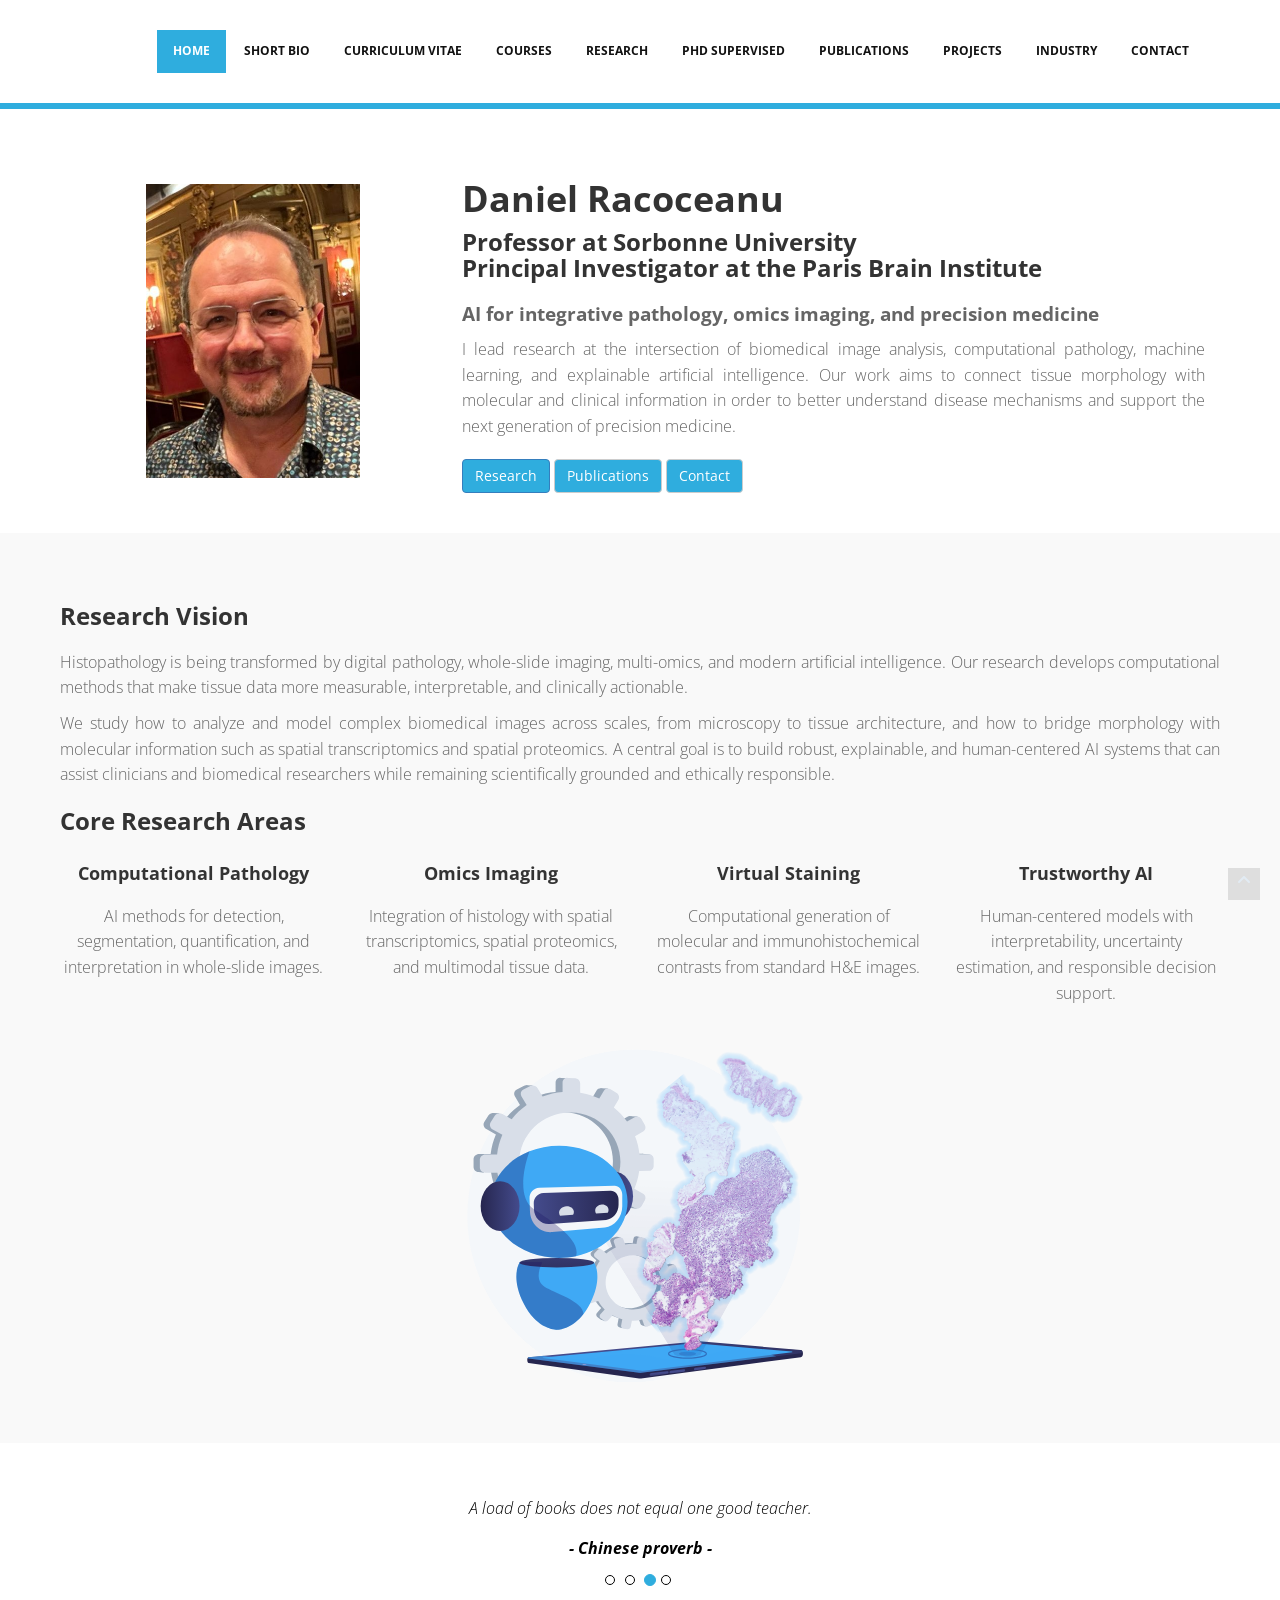
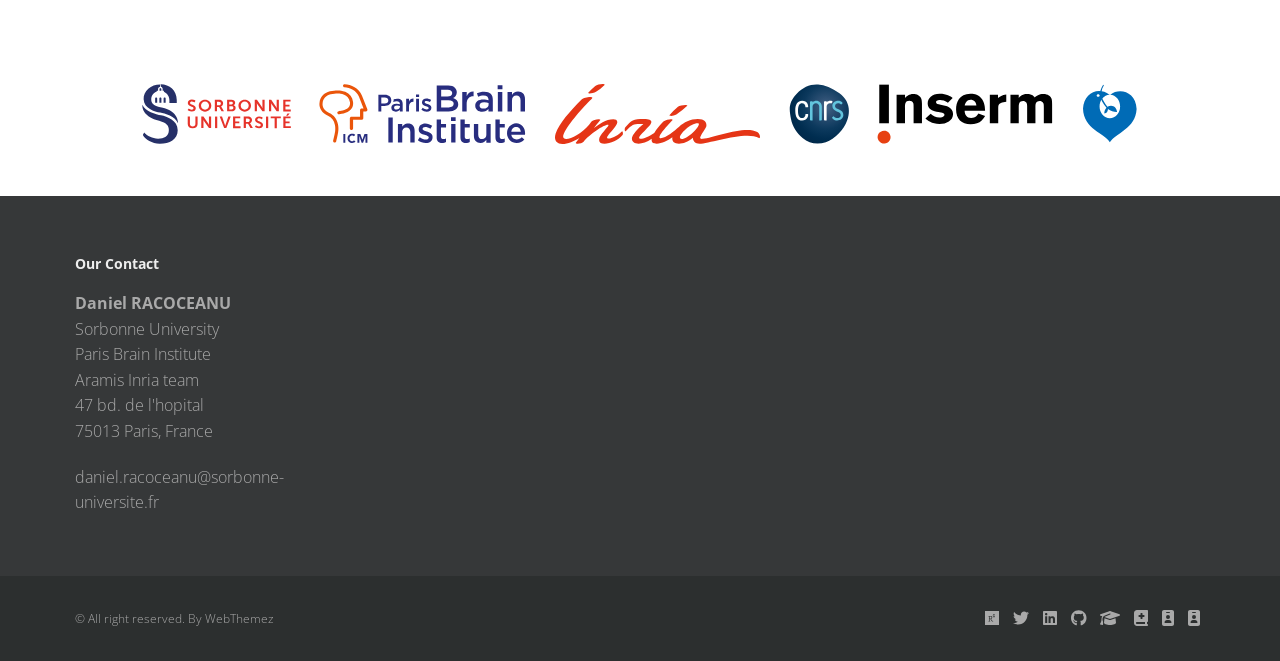
==== commit 970ba0ea: "voici" ====
--- a/index.html
+++ b/index.html
@@ -69,7 +69,6 @@
 					flex-direction: column;
 				}
 
-
 				.slide-content {
 					display: flex;
 					justify-content: center;
@@ -125,18 +124,18 @@
 						<div>
 							<h1 style="margin-bottom:10px;">Daniel Racoceanu</h1>
 							<h3 style="margin-top:0;">
-								Professor at Sorbonne University | Principal Investigator at the Paris Brain Institute
-								(Inria Aramis)
+								Professor at Sorbonne University<br>
+								Principal Investigator at the Paris Brain Institute
 							</h3>
 							<p style="font-size:1.2em; margin-top:15px;">
 								<strong>AI for integrative pathology, omics imaging, and precision medicine</strong>
 							</p>
 							<p style="text-align:justify;">
 								I lead research at the intersection of biomedical image analysis, computational
-								pathology,
-								machine learning, and explainable artificial intelligence. Our work aims to connect
-								tissue
-								morphology with molecular and clinical information in order to better understand disease
+								pathology, machine learning, and explainable artificial intelligence. Our work aims to
+								connect
+								tissue morphology with molecular and clinical information in order to better understand
+								disease
 								mechanisms and support the next generation of precision medicine.
 							</p>
 							<p style="margin-top:20px;">
@@ -151,166 +150,57 @@
 		</section>
 
 		<section id="content">
-
 			<div class="container">
-
 				<div class="row">
 					<div class="col-md-0">
 						<!-- Heading and para -->
+
 						<div class="block-heading-one">
-							<h3><span>What We Do and Why It Matters</span></h3>
-						</div>
-						<p style="text-align: justify;">Anatomopathology remains the cornerstone of diagnosis and
-							prognosis in many diseases, serving as a critical source of ground truth in clinical
-							decision-making. While rooted in a long-standing medical tradition, histopathology is
-							currently undergoing a profound transformation driven by digital pathology, whole-slide
-							imaging, and large-scale computational analysis.</p>
-						<p style="text-align: justify;">Positioned at the intersection of clinical data, medical
-							imaging, and multi-omics, anatomopathology has become a strategic domain for next-generation
-							precision medicine. In particular, the emergence of omics imaging—including spatial
-							transcriptomics and spatial proteomics—enables the mapping of molecular information directly
-							onto tissue architecture, opening new avenues for understanding disease heterogeneity and
-							microenvironmental interactions.</p>
-						<p style="text-align: justify;">In this context, our research focuses on state-of-the-art
-							artificial intelligence approaches, including deep learning, foundation models, and
-							multimodal representation learning, to efficiently analyze and interpret whole-slide images.
-							We develop integrative frameworks that link histomorphological patterns with molecular
-							profiles, enabling predictive and mechanistic insights into disease progression.</p>
-						<p style="text-align: justify;">A key direction of our work is the development of virtual
-							staining and computational imaging techniques, allowing the in silico generation of
-							molecular or immunohistochemical contrasts directly from standard H&E slides. These
-							approaches aim to reduce costs, accelerate workflows, and extend access to advanced
-							diagnostics, while maintaining clinical relevance and robustness.</p>
-						<p style="text-align: justify;">We also actively investigate the integration of spatial
-							transcriptomics with histopathology through generative and physics-informed models, enabling
-							the prediction and reconstruction of gene expression landscapes from tissue morphology. This
-							multimodal fusion represents a major step toward truly integrative pathology.</p>
-						<p style="text-align: justify;">A central aspect of our work is the design of explainable,
-							trustworthy, and human-centered AI systems. We develop interactive frameworks that involve
-							clinicians and biomedical experts in the analytical loop, providing interpretable outputs,
-							uncertainty quantification, and decision support aligned with emerging regulatory and
-							ethical standards.</p>
-						<p style="text-align: justify;">Ultimately, our goal is to contribute to a more dynamic,
-							transparent, and responsible computational pathology paradigm, enhancing clinical workflows
-							and supporting the transition toward precision and personalized medicine.</p>
-						<p style="text-align: justify;">These principles of responsible and explainable AI are
-							inherently transferable across biomedical domains.</p>
-						<p style="text-align: justify;">Please feel free to get in touch to explore potential
-							collaborations.</p>
+							<h3><span>Research Vision</span></h3>
+						</div>
+
+						<p style="text-align: justify;">
+							Histopathology is being transformed by digital pathology, whole-slide imaging, multi-omics,
+							and modern artificial intelligence. Our research develops computational methods that make
+							tissue data more measurable, interpretable, and clinically actionable.
+						</p>
+
+						<p style="text-align: justify;">
+							We study how to analyze and model complex biomedical images across scales, from microscopy
+							to tissue architecture, and how to bridge morphology with molecular information such as
+							spatial transcriptomics and spatial proteomics. A central goal is to build robust,
+							explainable, and human-centered AI systems that can assist clinicians and biomedical
+							researchers while remaining scientifically grounded and ethically responsible.
+						</p>
+
 
 						<div class="block-heading-one">
-							<h3><span>Algorithms, Methods, Prototypes and Proofs of Concept</span></h3>
-						</div>
-						<!-- Accordion starts -->
-						<div class="panel-group" id="accordion-alt3">
-							<!-- Panel. Use "panel-XXX" class for different colors. Replace "XXX" with color. -->
-
-							<div class="panel">
-								<!-- Panel heading -->
-								<div class="panel-heading">
-									<h4 class="panel-title">
-										<a data-toggle="collapse" data-parent="#accordion-alt3"
-											href="#collapseOne-alt3">
-											<i class="fa fa-angle-right"></i> Effective and efficient detection,
-											segmentation and features analysis in high-content biomedical images
-										</a>
-									</h4>
-								</div>
-								<div id="collapseOne-alt3" class="panel-collapse collapse">
-									<!-- Panel body -->
-									<div class="panel-body">
-										<!-- Sed ut perspiciaatis unde omnis iste natus error sit voluptatem accusantium doloremque laudantium, totam rem aperiam, eaque ipsa quae ab illo inventore veritatis et quasi architecto beatae vitae dicta sunt explicabo. Nemo enim ipsam voluptatem quia voluptas -->
-									</div>
-								</div>
-							</div>
-
-							<div class="panel">
-								<div class="panel-heading">
-									<h4 class="panel-title">
-										<a data-toggle="collapse" data-parent="#accordion-alt3"
-											href="#collapseTwo-alt3">
-											<i class="fa fa-angle-right"></i> Dynamic tracking in high-content
-											video-microscopy
-										</a>
-									</h4>
-								</div>
-								<div id="collapseTwo-alt3" class="panel-collapse collapse">
-									<div class="panel-body">
-										<!-- Sed ut perspiciaatis unde omnis iste natus error sit voluptatem accusantium doloremque laudantium, totam rem aperiam, eaque ipsa quae ab illo inventore veritatis et quasi architecto beatae vitae dicta sunt explicabo. Nemo enim ipsam voluptatem quia voluptas -->
-									</div>
-								</div>
-							</div>
-
-							<div class="panel">
-								<div class="panel-heading">
-									<h4 class="panel-title">
-										<a data-toggle="collapse" data-parent="#accordion-alt3"
-											href="#collapseThree-alt3">
-											<i class="fa fa-angle-right"></i> Efficient effective and 3D registration
-											and reconstruction in computational histopathology
-										</a>
-									</h4>
-								</div>
-								<div id="collapseThree-alt3" class="panel-collapse collapse">
-									<div class="panel-body">
-										<!-- Sed ut perspiciaatis unde omnis iste natus error sit voluptatem accusantium doloremque laudantium, totam rem aperiam, eaque ipsa quae ab illo inventore veritatis et quasi architecto beatae vitae dicta sunt explicabo. Nemo enim ipsam voluptatem quia voluptas -->
-									</div>
-								</div>
-							</div>
-
-							<div class="panel">
-								<div class="panel-heading">
-									<h4 class="panel-title">
-										<a data-toggle="collapse" data-parent="#accordion-alt3"
-											href="#collapseFour-alt3">
-											<i class="fa fa-angle-right"></i> Understand and explain Alzheimer's Disease
-											Patients' stratification by tau-pathologies analysis in whole slide images
-										</a>
-									</h4>
-								</div>
-								<div id="collapseFour-alt3" class="panel-collapse collapse">
-									<div class="panel-body">
-										<!-- Sed ut perspiciaatis unde omnis iste natus error sit voluptatem accusantium doloremque laudantium, totam rem aperiam, eaque ipsa quae ab illo inventore veritatis et quasi architecto beatae vitae dicta sunt explicabo. Nemo enim ipsam voluptatem quia voluptas -->
-									</div>
-								</div>
-							</div>
-
-							<div class="panel">
-								<div class="panel-heading">
-									<h4 class="panel-title">
-										<a data-toggle="collapse" data-parent="#accordion-alt3"
-											href="#collapseFive-alt3">
-											<i class="fa fa-angle-right"></i> A responsible AI framework for modelling
-											the progression of Parkinson's disease
-										</a>
-									</h4>
-								</div>
-								<div id="collapseFive-alt3" class="panel-collapse collapse">
-									<div class="panel-body">
-										<!-- Sed ut perspiciaatis unde omnis iste natus error sit voluptatem accusantium doloremque laudantium, totam rem aperiam, eaque ipsa quae ab illo inventore veritatis et quasi architecto beatae vitae dicta sunt explicabo. Nemo enim ipsam voluptatem quia voluptas -->
-									</div>
-								</div>
-							</div>
-
-							<div class="panel">
-								<div class="panel-heading">
-									<h4 class="panel-title">
-										<a data-toggle="collapse" data-parent="#accordion-alt3"
-											href="#collapseSix-alt3">
-											<i class="fa fa-angle-right"></i> Mathematical Approaches to Modelling
-											Metabolic Plasticity and Heterogeneity in Melanoma using explainable AI for
-											whole slide and Hyperion images analysis
-										</a>
-									</h4>
-								</div>
-								<div id="collapseSix-alt3" class="panel-collapse collapse">
-									<div class="panel-body">
-										<!-- Sed ut perspiciaatis unde omnis iste natus error sit voluptatem accusantium doloremque laudantium, totam rem aperiam, eaque ipsa quae ab illo inventore veritatis et quasi architecto beatae vitae dicta sunt explicabo. Nemo enim ipsam voluptatem quia voluptas -->
-									</div>
-								</div>
-							</div>
-
-						</div>
+							<h3><span>Core Research Areas</span></h3>
+						</div>
+
+						<div class="row text-center" style="margin-top: 20px;">
+							<div class="col-md-3 col-sm-6">
+								<h4>Computational Pathology</h4>
+								<p>AI methods for detection, segmentation, quantification, and interpretation in
+									whole-slide images.</p>
+							</div>
+							<div class="col-md-3 col-sm-6">
+								<h4>Omics Imaging</h4>
+								<p>Integration of histology with spatial transcriptomics, spatial proteomics, and
+									multimodal tissue data.</p>
+							</div>
+							<div class="col-md-3 col-sm-6">
+								<h4>Virtual Staining</h4>
+								<p>Computational generation of molecular and immunohistochemical contrasts from standard
+									H&amp;E images.</p>
+							</div>
+							<div class="col-md-3 col-sm-6">
+								<h4>Trustworthy AI</h4>
+								<p>Human-centered models with interpretability, uncertainty estimation, and responsible
+									decision support.</p>
+							</div>
+						</div>
+
 
 						<img src="img/logos/logo_wsi_robot.svg" alt=""
 							style="display: block; margin: auto; width: 30%;" />
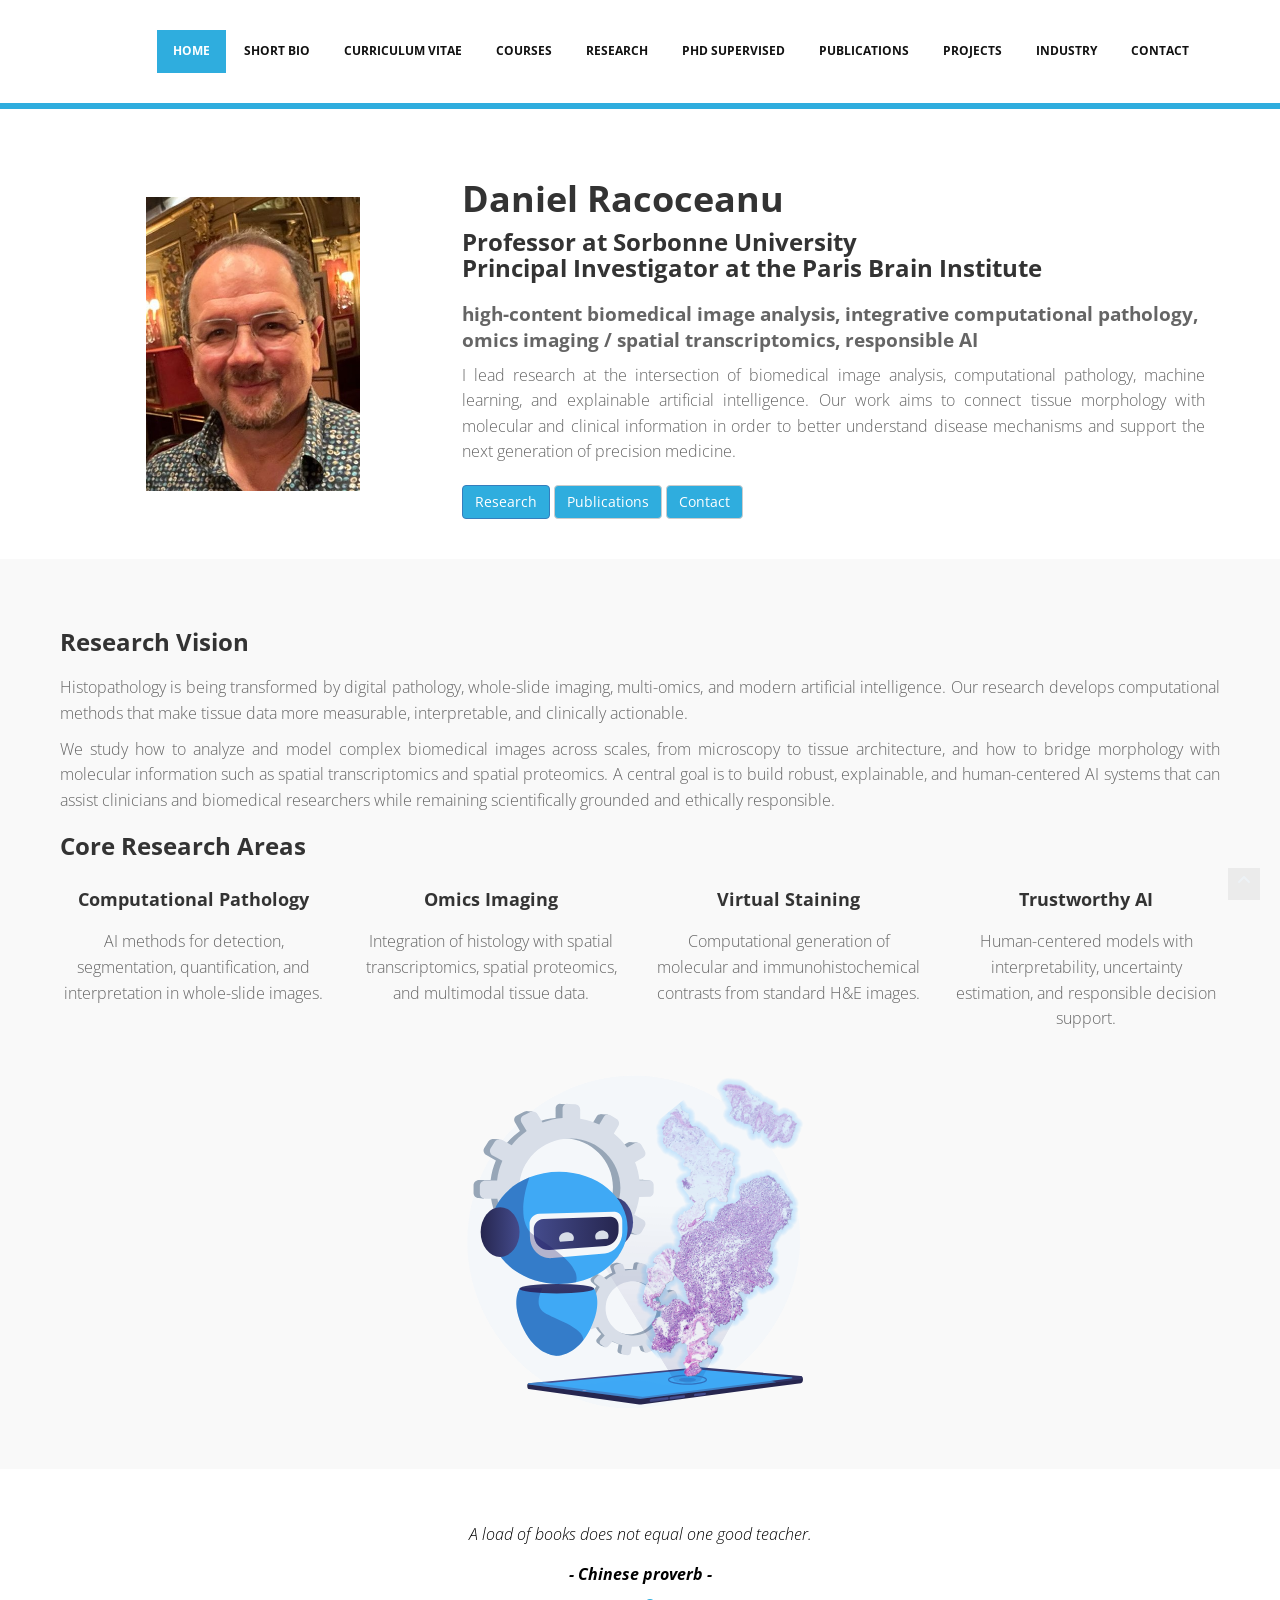
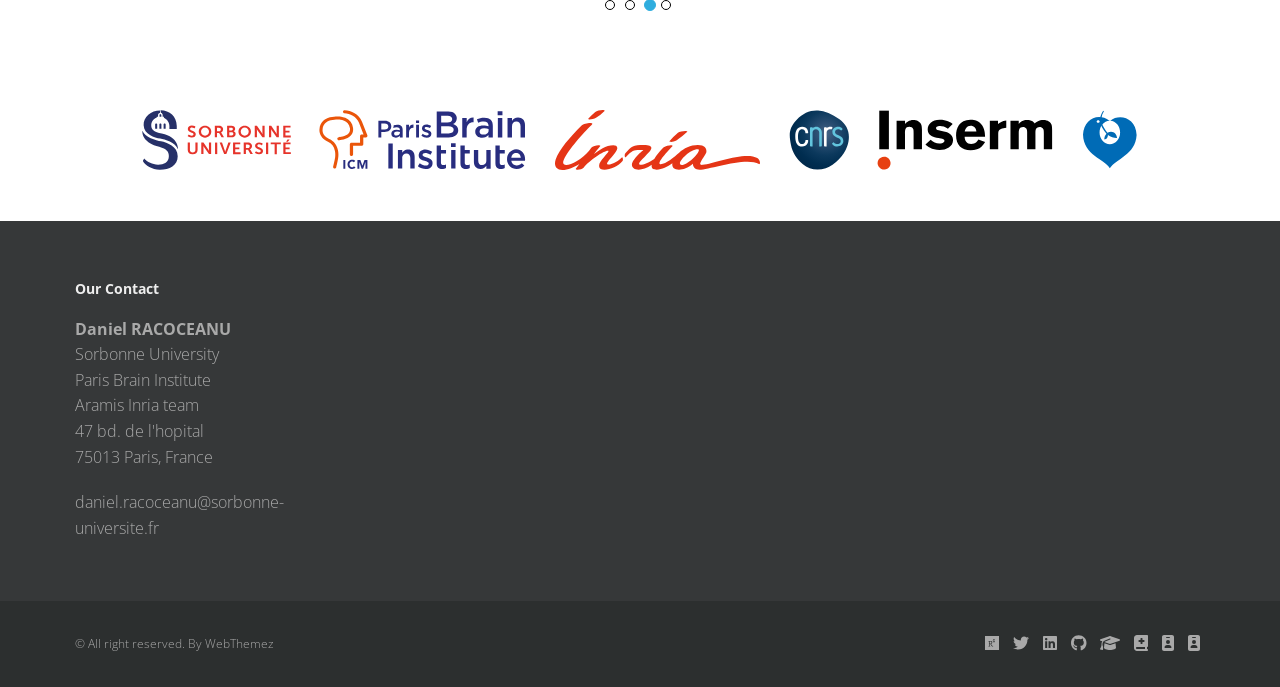
==== commit 019448c1: "industry" ====
--- a/index.html
+++ b/index.html
@@ -128,15 +128,13 @@
 								Principal Investigator at the Paris Brain Institute
 							</h3>
 							<p style="font-size:1.2em; margin-top:15px;">
-								<strong>AI for integrative pathology, omics imaging, and precision medicine</strong>
+								<strong>high-content biomedical image analysis, integrative computational pathology, omics imaging / spatial transcriptomics, responsible AI</strong>
 							</p>
 							<p style="text-align:justify;">
 								I lead research at the intersection of biomedical image analysis, computational
 								pathology, machine learning, and explainable artificial intelligence. Our work aims to
-								connect
-								tissue morphology with molecular and clinical information in order to better understand
-								disease
-								mechanisms and support the next generation of precision medicine.
+								connect tissue morphology with molecular and clinical information in order to better understand
+								disease mechanisms and support the next generation of precision medicine.
 							</p>
 							<p style="margin-top:20px;">
 								<a href="research.html" class="btn btn-primary">Research</a>
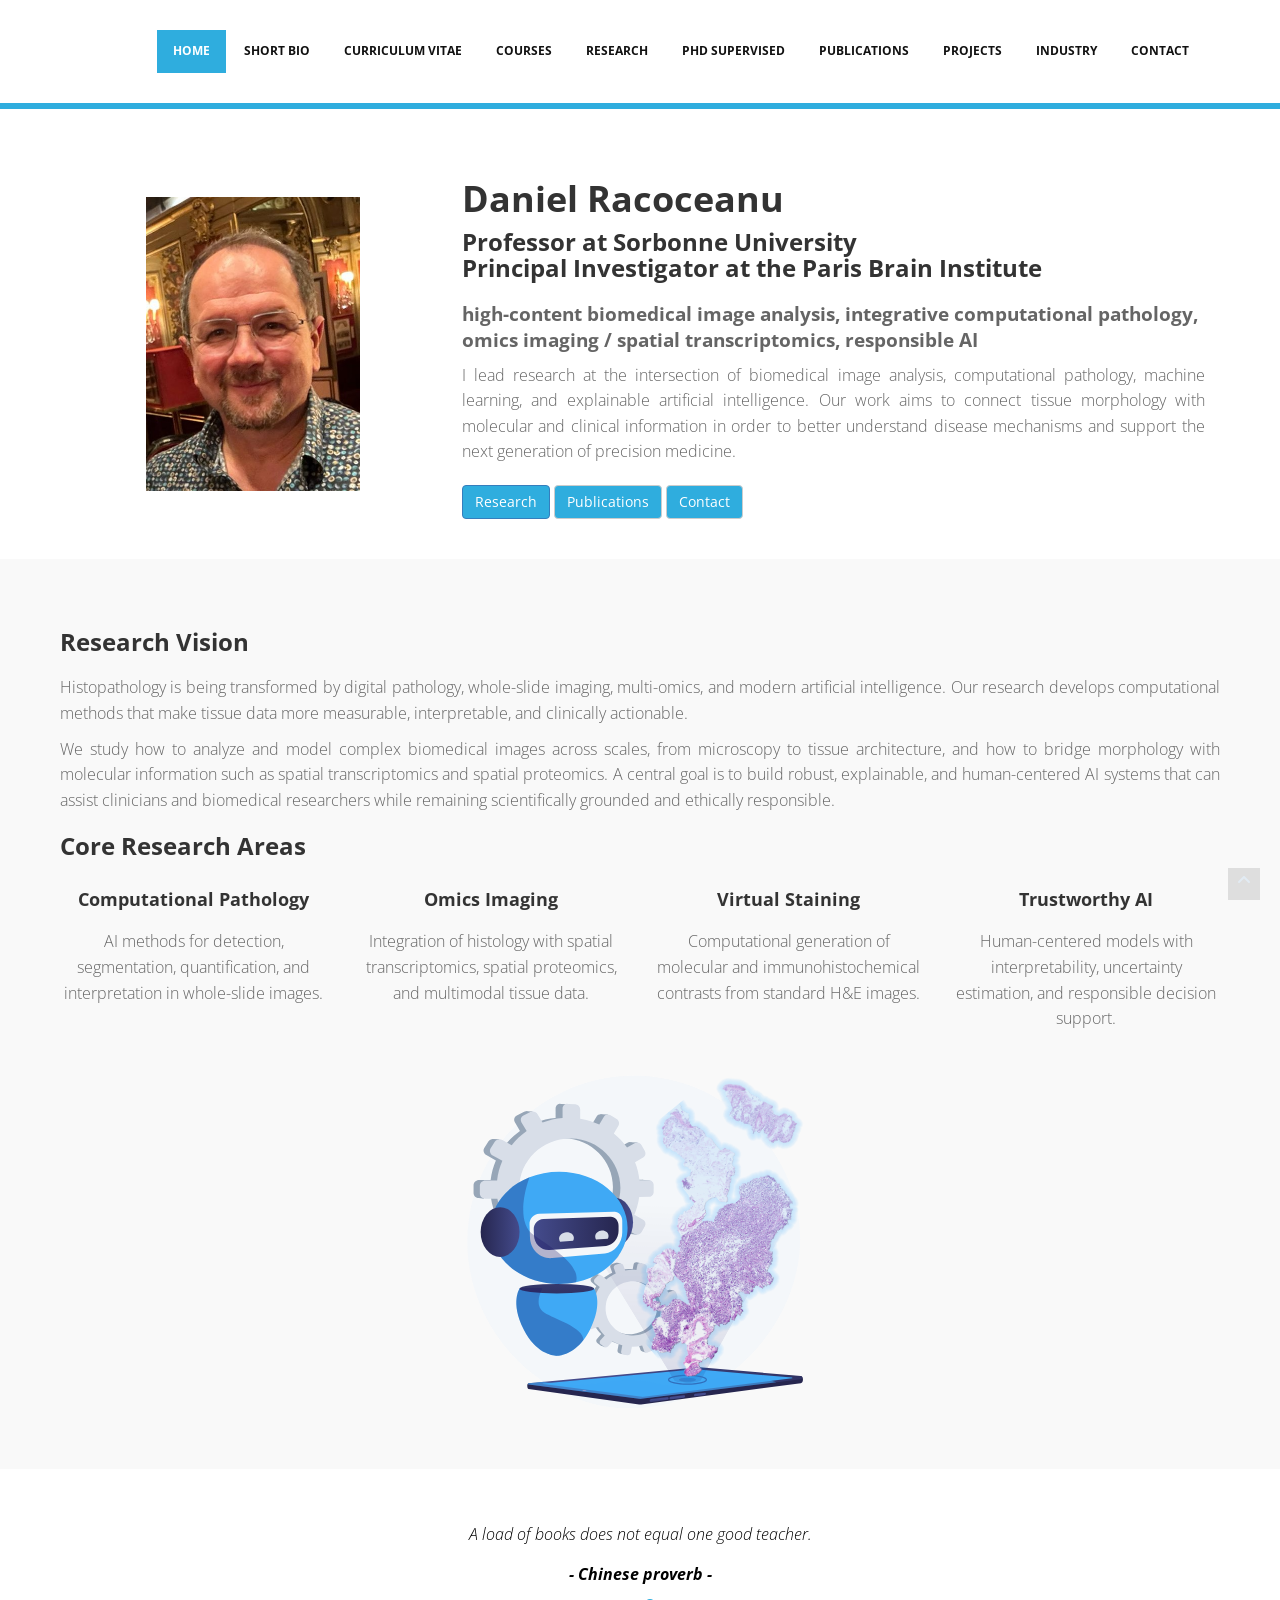
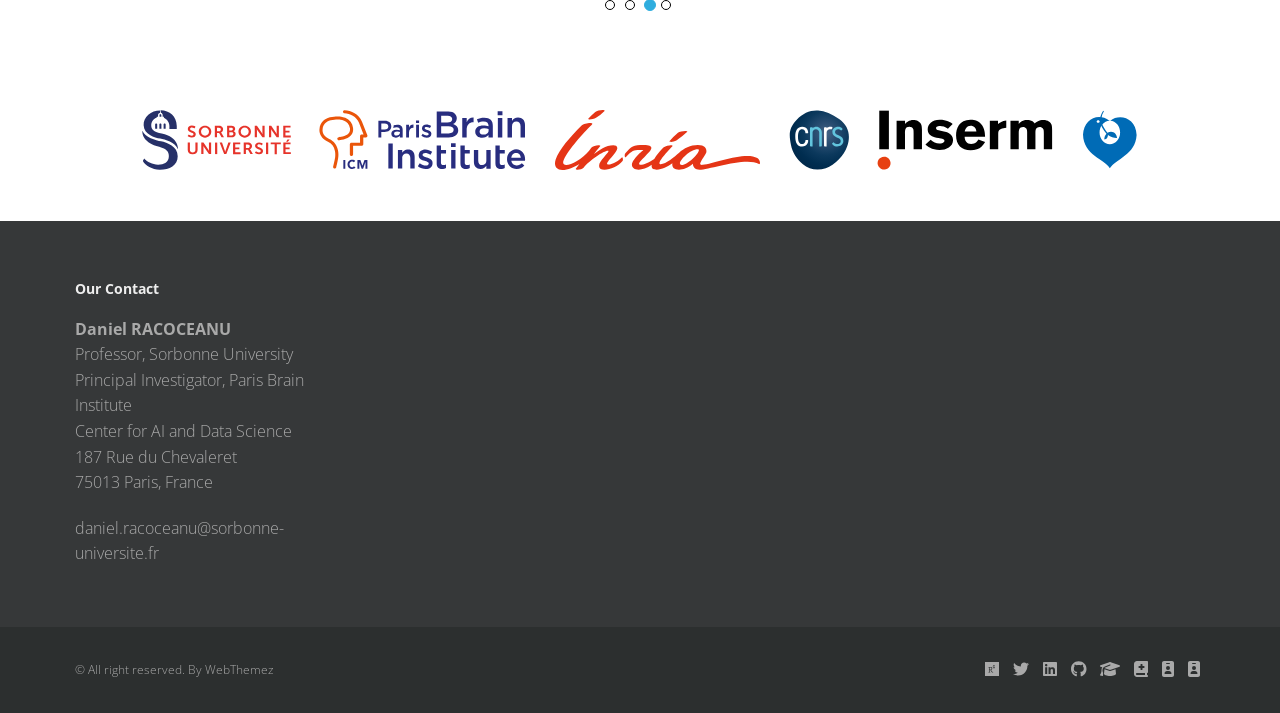
==== commit b750763e: "hello" ====
--- a/index.html
+++ b/index.html
@@ -365,11 +365,11 @@
 							<h5 class="widgetheading">Our Contact</h5>
 							<address>
 								<strong>Daniel RACOCEANU</strong><br>
-								Sorbonne University<br>
-								Paris Brain Institute<br>
-								Aramis Inria team<br>
-								47 bd. de l'hopital<br>
-								75013 Paris, France<br>
+								Professor, Sorbonne University<br>
+								Principal Investigator, Paris Brain Institute<br>
+								Center for AI and Data Science<br>
+								187 Rue du Chevaleret<br>
+								75013 Paris, France
 							</address>
 							<p>
 								<i class="icon-envelope-alt"></i> daniel.racoceanu@sorbonne-universite.fr
--- a/css/style.css
+++ b/css/style.css
@@ -125,7 +125,6 @@
     transition: all .3s ease;
 }
 
-
 header .navbar {
     min-height: 70px; 
 	padding:18px 0;
@@ -169,7 +168,6 @@
   background-color:  #fff;
 }	
 	
-
 .dropdown-menu  {
     box-shadow: none;
     border-radius: 0;
@@ -265,7 +263,6 @@
 .navbar-default .navbar-nav>.active>a, .navbar-default .navbar-nav>.active>a:hover, .navbar-default .navbar-nav>.active>a:focus {
 color: #fff;  
 }
-
 
 ul.nav li.dropdown a {
 	z-index:1000;
@@ -515,7 +512,6 @@
 	padding:0;
 	color:#2FADDE;
 }
-
 
 #inner-headline .inner-heading h2 {
 	color:#fff;
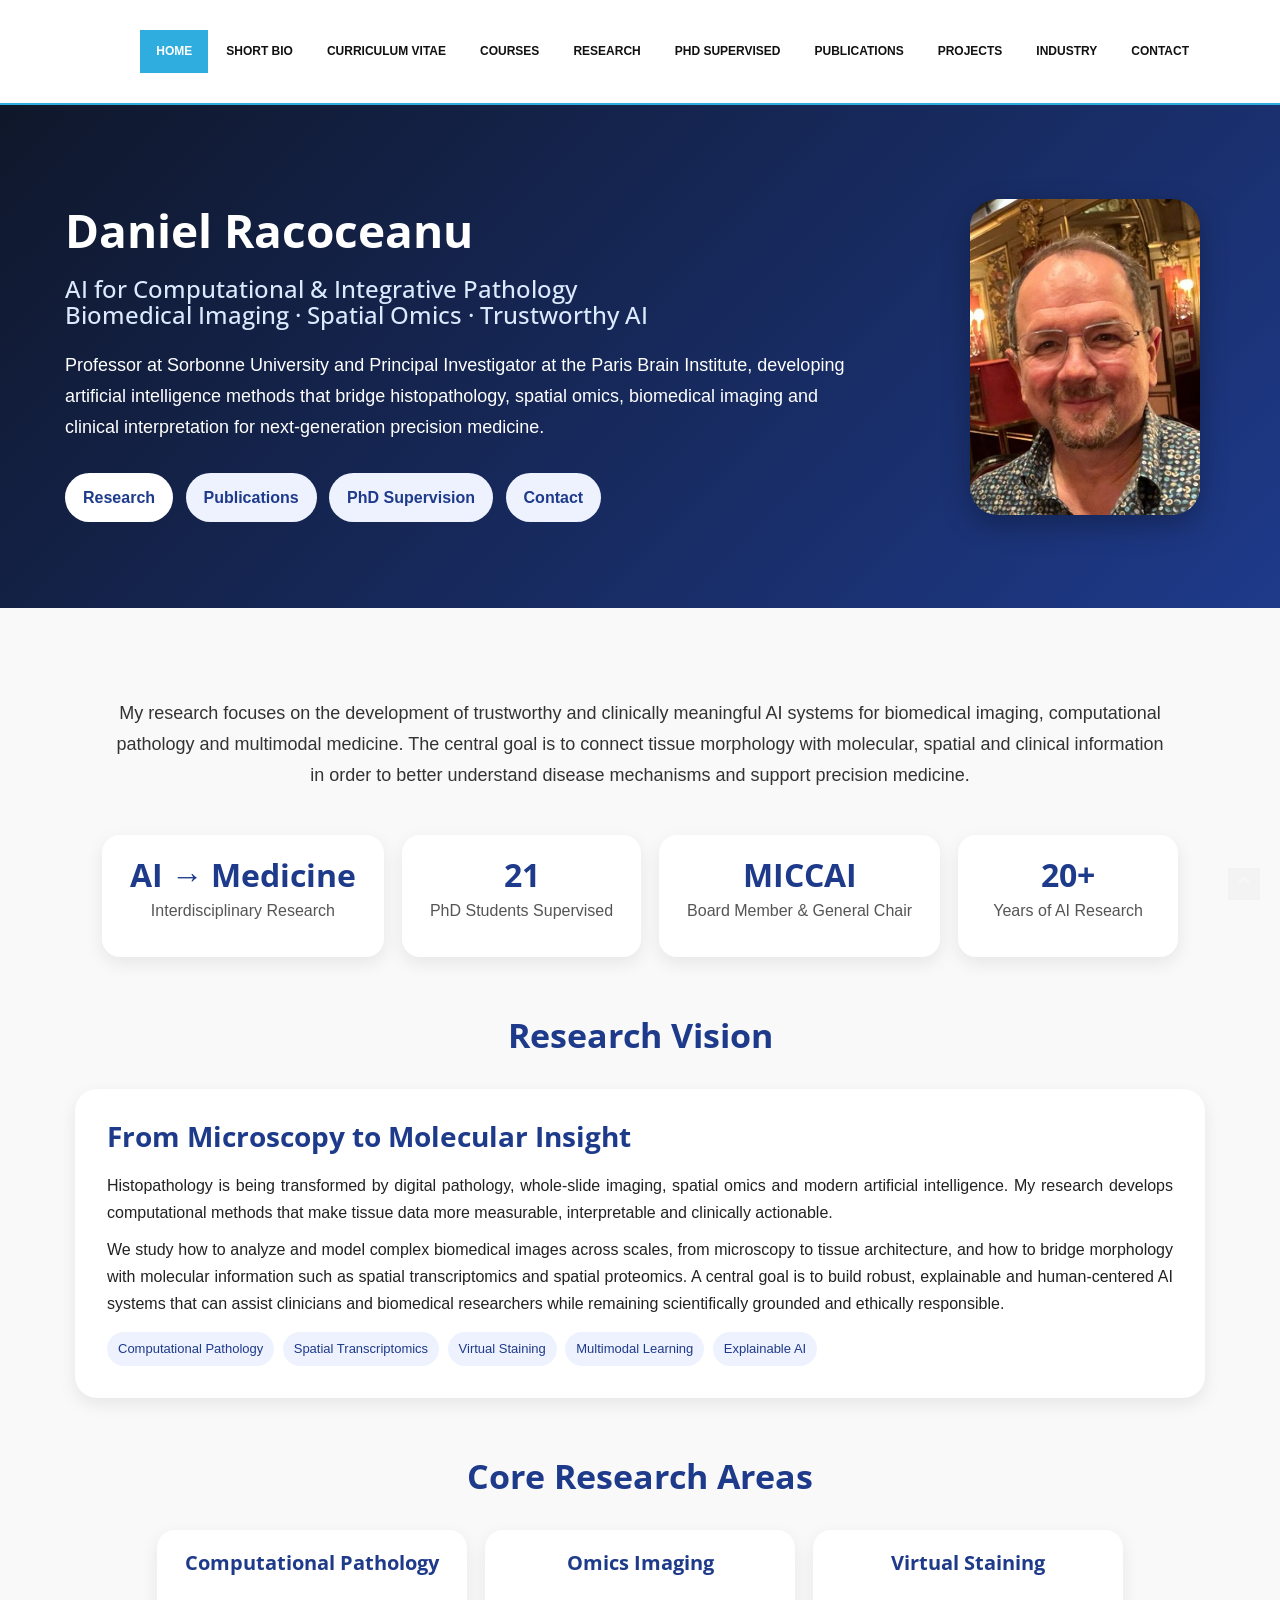
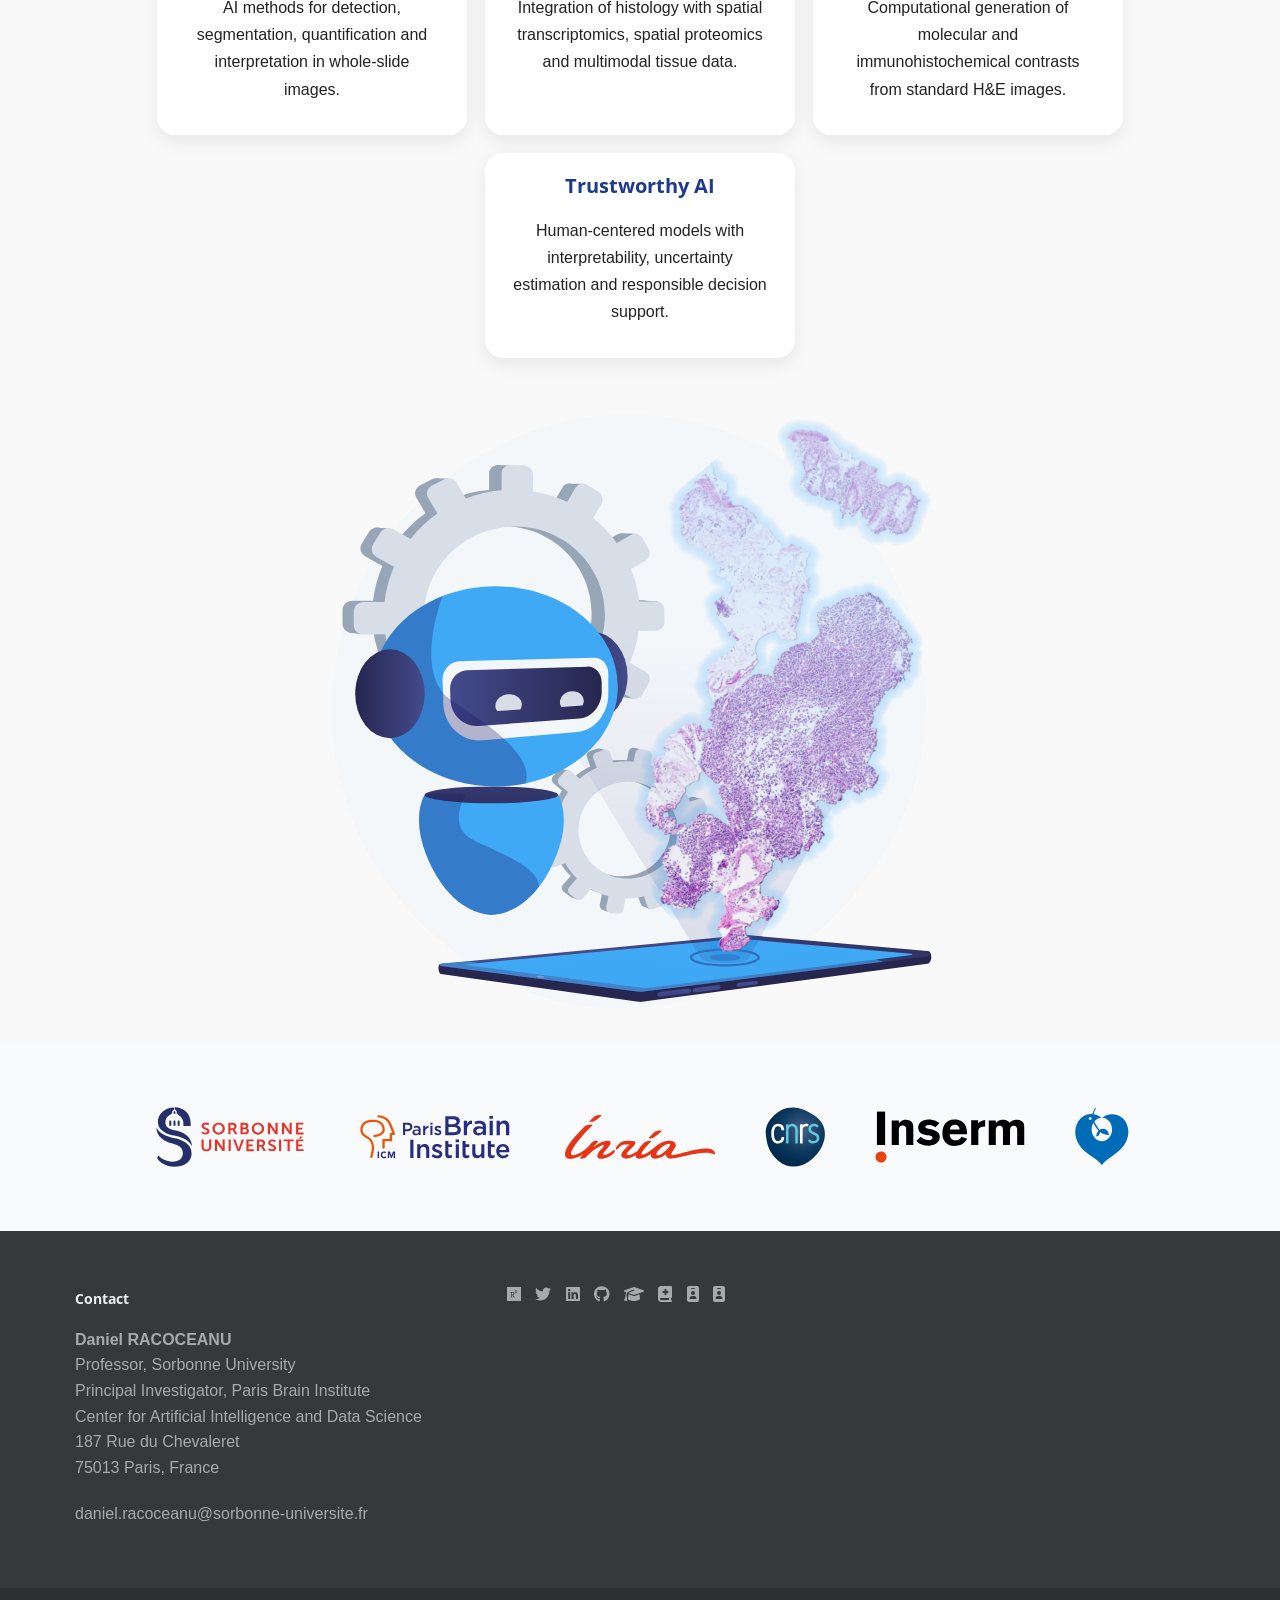
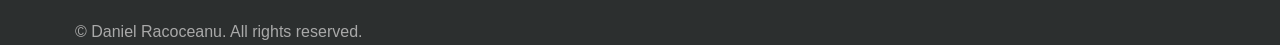
==== commit 69b98e34: "alors ?" ====
--- a/index.html
+++ b/index.html
@@ -1,436 +1,455 @@
 <!DOCTYPE html>
 <html lang="en">
-
 <head>
-	<meta charset="utf-8">
-	<title>Daniel Racoceanu | Prof. website</title>
-	<meta name="viewport" content="width=device-width, initial-scale=1.0" />
-	<meta name="description" content="" />
-	<meta name="author" content="http://webthemez.com" />
-	<!-- css -->
-	<link href="css/bootstrap.min.css" rel="stylesheet" />
-	<link href="css/fancybox/jquery.fancybox.css" rel="stylesheet">
-	<link href="css/jcarousel.css" rel="stylesheet" />
-	<link href="css/flexslider.css" rel="stylesheet" />
-	<link href="js/owl-carousel/owl.carousel.css" rel="stylesheet">
-	<link href="css/style.css" rel="stylesheet" />
-
-	<!-- HTML5 shim, for IE6-8 support of HTML5 elements -->
-	<!--[if lt IE 9]>
-      <script src="http://html5shim.googlecode.com/svn/trunk/html5.js"></script>
-    <![endif]-->
-
+<meta charset="utf-8">
+<title>Daniel Racoceanu | AI for Computational & Integrative Pathology</title>
+<meta name="viewport" content="width=device-width, initial-scale=1.0">
+
+<meta name="description" content="Daniel Racoceanu, Professor at Sorbonne University and Principal Investigator at the Paris Brain Institute, working on AI for computational pathology, biomedical imaging, spatial omics and trustworthy multimodal medicine.">
+<meta name="author" content="Daniel Racoceanu">
+
+<link href="css/bootstrap.min.css" rel="stylesheet">
+<link href="css/fancybox/jquery.fancybox.css" rel="stylesheet">
+<link href="css/jcarousel.css" rel="stylesheet">
+<link href="css/flexslider.css" rel="stylesheet">
+<link href="js/owl-carousel/owl.carousel.css" rel="stylesheet">
+<link href="css/style.css" rel="stylesheet">
+
+<style>
+body {
+  font-family: "Helvetica Neue", Arial, sans-serif;
+  color: #222;
+  line-height: 1.7;
+  background: #f8fafc;
+}
+
+.hero {
+  background: linear-gradient(135deg, #0f172a, #1e3a8a);
+  color: #ffffff;
+  padding: 80px 20px;
+}
+
+.hero-container {
+  max-width: 1150px;
+  margin: auto;
+  display: flex;
+  align-items: center;
+  gap: 45px;
+  flex-wrap: wrap;
+}
+
+.hero-text {
+  flex: 1 1 620px;
+}
+
+.hero-text h1 {
+  font-size: 46px;
+  font-weight: 700;
+  margin-bottom: 15px;
+  color: #ffffff;
+}
+
+.hero-text h2 {
+  font-size: 24px;
+  font-weight: 500;
+  color: #dbeafe;
+  margin-bottom: 22px;
+}
+
+.hero-text p {
+  font-size: 18px;
+  color: #ffffff;
+  max-width: 780px;
+}
+
+.hero-photo {
+  flex: 0 0 260px;
+  text-align: center;
+}
+
+.hero-photo img {
+  width: 230px;
+  max-width: 100%;
+  border-radius: 28px;
+  box-shadow: 0 10px 28px rgba(0,0,0,0.28);
+}
+
+.hero-buttons {
+  margin-top: 25px;
+}
+
+.hero-buttons a {
+  display: inline-block;
+  margin: 6px 8px 6px 0;
+  padding: 11px 18px;
+  border-radius: 999px;
+  background: #ffffff;
+  color: #1e3a8a;
+  font-weight: 700;
+  text-decoration: none;
+}
+
+.hero-buttons a.secondary {
+  background: #eef2ff;
+}
+
+.section-title {
+  text-align: center;
+  margin: 60px 0 35px;
+  font-weight: 700;
+  color: #1e3a8a;
+  font-size: 34px;
+}
+
+.intro-text {
+  max-width: 1050px;
+  margin: 40px auto 45px;
+  text-align: center;
+  font-size: 18px;
+  color: #333;
+}
+
+.themes-grid,
+.metrics-row {
+  display: flex;
+  flex-wrap: wrap;
+  justify-content: center;
+  gap: 18px;
+  margin: 25px 0 50px;
+}
+
+.theme-card,
+.metric-card {
+  background: #ffffff;
+  border-radius: 18px;
+  padding: 22px 28px;
+  min-width: 220px;
+  max-width: 310px;
+  text-align: center;
+  box-shadow: 0 6px 18px rgba(0,0,0,0.08);
+}
+
+.theme-card h3 {
+  color: #1e3a8a;
+  font-size: 20px;
+  margin-top: 0;
+}
+
+.metric-card h2 {
+  color: #1e3a8a;
+  font-size: 32px;
+  margin: 0;
+}
+
+.metric-card p {
+  margin-top: 5px;
+  color: #555;
+}
+
+.vision-card {
+  background: #ffffff;
+  border-radius: 22px;
+  padding: 32px;
+  margin-bottom: 32px;
+  box-shadow: 0 6px 18px rgba(0,0,0,0.08);
+}
+
+.vision-card h2 {
+  color: #1e3a8a;
+  font-size: 28px;
+  margin-top: 0;
+}
+
+.vision-card p {
+  text-align: justify;
+}
+
+.visual-row {
+  text-align: center;
+  margin: 35px 0;
+}
+
+.visual-row img {
+  max-width: 420px;
+  width: 55%;
+  height: auto;
+}
+
+.tag {
+  display: inline-block;
+  background: #eef2ff;
+  color: #1e3a8a;
+  padding: 6px 11px;
+  border-radius: 999px;
+  font-size: 13px;
+  margin: 4px 4px 0 0;
+}
+
+#pre_footer img {
+  height: 60px;
+  max-width: 150px;
+  object-fit: contain;
+}
+
+#pre_footer_support {
+  display: flex;
+  justify-content: center;
+  align-items: center;
+}
+
+.footer-table {
+  width: 80%;
+  border: 0;
+  margin: 0 auto;
+  text-align: center;
+}
+
+.footer-link {
+  padding: 10px 16px;
+}
+
+.social-network li {
+  display: inline-block;
+  margin: 0 8px;
+}
+
+@media (max-width: 768px) {
+  .hero {
+    padding: 60px 20px;
+    text-align: center;
+  }
+
+  .hero-text h1 {
+    font-size: 34px;
+  }
+
+  .hero-text h2 {
+    font-size: 20px;
+  }
+
+  .visual-row img {
+    width: 90%;
+  }
+
+  .footer-table,
+  .footer-table tr,
+  .footer-table td {
+    display: block;
+    width: 100%;
+  }
+}
+</style>
 </head>
 
 <body>
-	<div id="wrapper">
-		<!-- start header -->
-		<header>
-			<div class="navbar navbar-default navbar-static-top">
-				<div class="container">
-					<!-- <div class="navbar-header">
-					<button type="button" class="navbar-toggle" data-toggle="collapse" data-target=".navbar-collapse">
-						<span class="icon-bar"></span>
-						<span class="icon-bar"></span>
-						<span class="icon-bar"></span>
-					</button>
-					<a class="navbar-brand" href="index.html"><img src="img/logo.svg" alt="logo" width="50"/></a>
-				</div> -->
-					<div class="navbar-collapse collapse ">
-						<ul class="nav navbar-nav">
-							<li class="active"><a href="index.html">Home</a></li>
-							<li><a href="short bio.html">Short Bio</a></li>
-							<li><a href="cv.html">Curriculum Vitae</a></li>
-							<li><a href="courses.html">Courses</a></li>
-							<li><a href="research.html">Research</a></li>
-							<li><a href="phd_supervised.html">PhD Supervised</a></li>
-							<li><a href="publications.html">Publications</a></li>
-							<li><a href="projects.html">Projects</a></li>
-							<li><a href="industry.html">Industry</a></li>
-							<li><a href="contact.html">Contact</a></li>
-						</ul>
-					</div>
-				</div>
-			</div>
-		</header>
-
-		<!-- end header -->
-		<section id="featured">
-
-			<style>
-				#main-slider .slides li {
-					display: none;
-				}
-
-				#main-slider .slides .flex-active-slide {
-					display: flex;
-					justify-content: center;
-					align-items: center;
-					flex-direction: column;
-				}
-
-				.slide-content {
-					display: flex;
-					justify-content: center;
-					align-items: center;
-					flex-direction: row;
-				}
-
-				.slider-img {
-					width: 720px;
-					max-width: 720px;
-					height: auto;
-					/* height: 400px; */
-					object-fit: cover;
-				}
-			</style>
-
-			<!-- Slider -->
-			<div id="main-slider" class="flexslider">
-				<ul class="slides">
-					<li>
-						<div class="slide-content">
-							<img class="slider-img" src="videos/cells.gif" alt="" />
-							<!-- <img class="slider-img" src="https://github.com/ounissimehdi/PhagoStat/blob/main/demos/result_semantic.gif?raw=true">
-					<img class="slider-img" src="https://github.com/ounissimehdi/PhagoStat/blob/main/demos/result_tracking.gif?raw=true"> -->
-						</div>
-					</li>
-					<li>
-						<div class="slide-content">
-							<img class="slider-img" src="videos/reg.gif">
-						</div>
-					</li>
-					<li>
-						<div class="slide-content">
-							<img class="slider-img" src="videos/malmo_base.gif" alt="" />
-						</div>
-					</li>
-				</ul>
-			</div>
-
-
-			<!-- end slider -->
-
-		</section>
-
-
-		<section class="callaction">
-			<div class="container">
-				<div class="row" style="display:flex; align-items:center;">
-					<div class="col-md-4 text-center">
-						<img src="img/DR.jpeg" alt="Portrait of Daniel Racoceanu" style="width:60%; max-width:260px;" />
-					</div>
-					<div class="col-md-8">
-						<div>
-							<h1 style="margin-bottom:10px;">Daniel Racoceanu</h1>
-							<h3 style="margin-top:0;">
-								Professor at Sorbonne University<br>
-								Principal Investigator at the Paris Brain Institute
-							</h3>
-							<p style="font-size:1.2em; margin-top:15px;">
-								<strong>high-content biomedical image analysis, integrative computational pathology, omics imaging / spatial transcriptomics, responsible AI</strong>
-							</p>
-							<p style="text-align:justify;">
-								I lead research at the intersection of biomedical image analysis, computational
-								pathology, machine learning, and explainable artificial intelligence. Our work aims to
-								connect tissue morphology with molecular and clinical information in order to better understand
-								disease mechanisms and support the next generation of precision medicine.
-							</p>
-							<p style="margin-top:20px;">
-								<a href="research.html" class="btn btn-primary">Research</a>
-								<a href="publications.html" class="btn btn-default">Publications</a>
-								<a href="contact.html" class="btn btn-default">Contact</a>
-							</p>
-						</div>
-					</div>
-				</div>
-			</div>
-		</section>
-
-		<section id="content">
-			<div class="container">
-				<div class="row">
-					<div class="col-md-0">
-						<!-- Heading and para -->
-
-						<div class="block-heading-one">
-							<h3><span>Research Vision</span></h3>
-						</div>
-
-						<p style="text-align: justify;">
-							Histopathology is being transformed by digital pathology, whole-slide imaging, multi-omics,
-							and modern artificial intelligence. Our research develops computational methods that make
-							tissue data more measurable, interpretable, and clinically actionable.
-						</p>
-
-						<p style="text-align: justify;">
-							We study how to analyze and model complex biomedical images across scales, from microscopy
-							to tissue architecture, and how to bridge morphology with molecular information such as
-							spatial transcriptomics and spatial proteomics. A central goal is to build robust,
-							explainable, and human-centered AI systems that can assist clinicians and biomedical
-							researchers while remaining scientifically grounded and ethically responsible.
-						</p>
-
-
-						<div class="block-heading-one">
-							<h3><span>Core Research Areas</span></h3>
-						</div>
-
-						<div class="row text-center" style="margin-top: 20px;">
-							<div class="col-md-3 col-sm-6">
-								<h4>Computational Pathology</h4>
-								<p>AI methods for detection, segmentation, quantification, and interpretation in
-									whole-slide images.</p>
-							</div>
-							<div class="col-md-3 col-sm-6">
-								<h4>Omics Imaging</h4>
-								<p>Integration of histology with spatial transcriptomics, spatial proteomics, and
-									multimodal tissue data.</p>
-							</div>
-							<div class="col-md-3 col-sm-6">
-								<h4>Virtual Staining</h4>
-								<p>Computational generation of molecular and immunohistochemical contrasts from standard
-									H&amp;E images.</p>
-							</div>
-							<div class="col-md-3 col-sm-6">
-								<h4>Trustworthy AI</h4>
-								<p>Human-centered models with interpretability, uncertainty estimation, and responsible
-									decision support.</p>
-							</div>
-						</div>
-
-
-						<img src="img/logos/logo_wsi_robot.svg" alt=""
-							style="display: block; margin: auto; width: 30%;" />
-
-						<!-- Accordion ends -->
-
-					</div>
-					<div class="col-xs-12 col-sm-12 col-md-5">
-					</div>
-					<div class="row">
-					</div>
-				</div>
-
-		</section>
-		<div class="testimonial-area">
-			<div class="testimonial-solid">
-				<div class="container">
-					<div id="carousel-example-generic" class="carousel slide" data-ride="carousel">
-						<ol class="carousel-indicators">
-							<li data-target="#carousel-example-generic" data-slide-to="0" class="">
-								<a href="#"></a>
-							</li>
-							<li data-target="#carousel-example-generic" data-slide-to="1" class="">
-								<a href="#"></a>
-							</li>
-							<li data-target="#carousel-example-generic" data-slide-to="2" class="active">
-								<a href="#"></a>
-							</li>
-							<li data-target="#carousel-example-generic" data-slide-to="3" class="">
-								<a href="#"></a>
-							</li>
-						</ol>
-						<div class="carousel-inner">
-							<div class="item">
-								<p>Be careful of your thoughts, for your thoughts become your words.</p>
-								<p>Be careful of your words, for your words become your actions.</p>
-								<p>Be careful of your actions, for your actions become your habits.</p>
-								<p>Be careful of your habits, for your habits become your character.</p>
-								<p>Be careful of your character, for your character becomes your destiny.</p>
-								<p><b>- Chinese proverb -</b></p>
-							</div>
-							<div class="item">
-								<p>If you are planning for a year, sow rice; if you are planning for a decade, plant
-									trees; if you are planning for a lifetime, educate people.</p>
-								<p><b>- Chinese proverb -</b></p>
-							</div>
-							<div class="item active">
-								<p>A load of books does not equal one good teacher.</p>
-								<p><b>- Chinese proverb -</b></p>
-							</div>
-							<div class="item">
-								<p>If you give me rice, I will eat today. If you teach me how to grow rice, I will eat
-									everyday.</p>
-								<p><b>- Mahatma Gandhi -</b></p>
-							</div>
-							<div class="item">
-								<p>Tell me and I forget, teach me and I may remember, involve me and I learn.</p>
-								<p><b>- Confucius -</b></p>
-							</div>
-							<div class="item">
-								<p>Learning without thinking is labor lost; thinking without learning is perilous.</p>
-								<p><b>- Confucius -</b></p>
-							</div>
-							<div class="item">
-								<p>The more I learn, the more I realize how much I don’t know.</p>
-								<p><b>- Socrates -</b></p>
-							</div>
-							<div class="item">
-								<p>We cannot solve our problems with the same thinking we used when we created them.</p>
-								<p><b>- Albert Einstein -</b></p>
-							</div>
-							<div class="item">
-								<p>Science is not only a disciple of reason but also one of romance and passion.</p>
-								<p><b>- Stephen Hawking -</b></p>
-							</div>
-							<div class="item">
-								<p>An investment in knowledge pays the best interest.</p>
-								<p><b>- Benjamin Franklin -</b></p>
-							</div>
-							<div class="item">
-								<p>It does not matter how slowly you go as long as you do not stop.</p>
-								<p><b>- Confucius -</b></p>
-							</div>
-							<div class="item">
-								<p>He who learns but does not think is lost; he who thinks but does not learn is in
-									great danger.</p>
-								<p><b>- Chinese proverb -</b></p>
-							</div>
-							<div class="item">
-								<p>Knowledge is power.</p>
-								<p><b>- Francis Bacon -</b></p>
-							</div>
-							<div class="item">
-								<p>The best way to predict the future is to invent it.</p>
-								<p><b>- Alan Kay -</b></p>
-							</div>
-						</div>
-					</div>
-				</div>
-			</div>
-		</div>
-		<style>
-			#pre_footer img {
-				/* width: 100px; */
-				height: 60px;
-			}
-
-			#pre_footer_support {
-				display: flex;
-				justify-content: center;
-				align-items: center;
-			}
-
-			.footer-table {
-				width: 80%;
-				border: 0;
-				margin: 0 auto;
-				text-align: center;
-			}
-
-			.footer-link {
-				width: 1%;
-			}
-		</style>
-		</br></br>
-		<div id="pre_footer">
-			<div id="pre_footer_support">
-				<table class="footer-table">
-					<tr>
-						<td class="footer-link"><a href="https://www.sorbonne-universite.fr/en"
-								title="Sorbonne University"><img src="img/logos/Logo_of_Sorbonne_University.svg"
-									alt="Sorbonne University" id="Sorbonne"></a></td>
-						<!-- <td class="footer-space"></td> -->
-						<td class="footer-link"><a href="https://institutducerveau-icm.org/en/"
-								title="Paris Brain Institute - ICM"><img
-									src="img/logos/paris-brain-institute-icm-logo-vector.svg" alt="ICM" id="ICM"></a>
-						</td>
-						<!-- <td class="footer-space"></td> -->
-						<td class="footer-link"><a href="https://www.inria.fr/en"
-								title="French National Institute for Research in Digital Science and Technology - Inria"><img
-									src="img/logos/inria.svg" alt="Inria" id="Inria"></a></td>
-						<!-- <td class="footer-space"></td> -->
-						<td class="footer-link"><a href="http://www.cnrs.fr/en/cnrs"
-								title="French National Centre for Scientific Research - CNRS"><img
-									src="img/logos/logoCNRS.svg" alt="CNRS" id="CNRS"></a></td>
-						<!-- <td class="footer-space"></td> -->
-						<td class="footer-link"><a href="https://www.inserm.fr/en"
-								title="French National Institute for Health and Medical Research - INSERM"><img
-									src="img/logos/Inserm.svg" alt="INSERM" id="INSERM"></a></td>
-						<!-- <td class="footer-space"></td> -->
-						<td class="footer-link"><a href="https://www.aphp.fr/"
-								title="Greater Paris University Hospitals - AP-HP"><img
-									src="img/logos/Assistance_publique.svg" alt="AP-HP" id="AP-HP"></a></td>
-					</tr>
-				</table>
-			</div>
-		</div>
-		</br></br>
-		<footer>
-			<div class="container">
-				<div class="row">
-					<div class="col-lg-3">
-						<div class="widget">
-							<h5 class="widgetheading">Our Contact</h5>
-							<address>
-								<strong>Daniel RACOCEANU</strong><br>
-								Professor, Sorbonne University<br>
-								Principal Investigator, Paris Brain Institute<br>
-								Center for AI and Data Science<br>
-								187 Rue du Chevaleret<br>
-								75013 Paris, France
-							</address>
-							<p>
-								<i class="icon-envelope-alt"></i> daniel.racoceanu@sorbonne-universite.fr
-							</p>
-						</div>
-					</div>
-
-				</div>
-			</div>
-			<div id="sub-footer">
-				<div class="container">
-					<div class="row">
-						<div class="col-lg-6">
-							<div class="copyright">
-								<p>
-									<span>&copy; All right reserved. By </span><a href="http://webthemez.com"
-										target="_blank">WebThemez</span></a>
-								</p>
-							</div>
-						</div>
-						<div class="col-lg-6">
-							<ul class="social-network">
-								<li><a href="https://www.researchgate.net/profile/Daniel-Racoceanu" data-placement="top"
-										title="ResearchGate"><i class="fab fa-researchgate"></i>
-								<li><a href="https://twitter.com/daniraco" data-placement="top" title="Twitter"><i
-											class="fab fa-twitter"></i></a></li>
-								<li><a href="https://www.linkedin.com/in/daniraco" data-placement="top"
-										title="LinkedIn"><i class="fab fa-linkedin"></i></a></li>
-								<li><a href="https://github.com/daniraco" data-placement="top" title="Github"><i
-											class="fab fa-github"></i></a></li>
-								<li><a href="https://scholar.google.com/citations?user=2eBRLj0AAAAJ&hl"
-										data-placement="top" title="Google Scholar"><i
-											class="fas fa-graduation-cap"></i></a></li>
-								<li><a href="https://www.ncbi.nlm.nih.gov/pubmed/?term=daniel+racoceanu"
-										data-placement="top" title="PubMed"><i class="fas fa-book-medical"></i></a></li>
-								<li><a href="https://orcid.org/0000-0002-9416-1803" data-placement="top"
-										title="ORCID"><i class="fas fa-id-badge"></i></a></li>
-								<li><a href="https://www..scopus.com/authid/detail.uri?authorId=6603452376"
-										data-placement="top" title="Scopus"><i class="fas fa-id-badge"></i></a></li>
-							</ul>
-						</div>
-					</div>
-				</div>
-			</div>
-		</footer>
-	</div>
-	<a href="#" class="scrollup"><i class="fa fa-angle-up active"></i></a>
-	<!-- javascript
-	================================================== -->
-	<!-- Placed at the end of the document so the pages load faster -->
-	<script src="js/jquery.js"></script>
-	<script src="js/jquery.easing.1.3.js"></script>
-	<script src="js/bootstrap.min.js"></script>
-	<script src="js/jquery.fancybox.pack.js"></script>
-	<script src="js/jquery.fancybox-media.js"></script>
-	<script src="js/portfolio/jquery.quicksand.js"></script>
-	<script src="js/portfolio/setting.js"></script>
-	<script src="js/jquery.flexslider.js"></script>
-	<script src="js/animate.js"></script>
-	<script src="js/custom.js"></script>
-	<script src="js/fontawesome/all.js"></script>
+<div id="wrapper">
+
+<header>
+  <div class="navbar navbar-default navbar-static-top">
+    <div class="container">
+      <div class="navbar-collapse collapse">
+        <ul class="nav navbar-nav">
+          <li class="active"><a href="index.html">Home</a></li>
+          <li><a href="short_bio.html">Short Bio</a></li>
+          <li><a href="cv.html">Curriculum Vitae</a></li>
+          <li><a href="courses.html">Courses</a></li>
+          <li><a href="research.html">Research</a></li>
+          <li><a href="phd_supervised.html">PhD Supervised</a></li>
+          <li><a href="publications.html">Publications</a></li>
+          <li><a href="projects.html">Projects</a></li>
+          <li><a href="industry.html">Industry</a></li>
+          <li><a href="contact.html">Contact</a></li>
+        </ul>
+      </div>
+    </div>
+  </div>
+</header>
+
+<section class="hero">
+  <div class="hero-container">
+
+    <div class="hero-text">
+      <h1>Daniel Racoceanu</h1>
+      <h2>
+        AI for Computational & Integrative Pathology<br>
+        Biomedical Imaging · Spatial Omics · Trustworthy AI
+      </h2>
+
+      <p>
+        Professor at Sorbonne University and Principal Investigator at the Paris Brain Institute,
+        developing artificial intelligence methods that bridge histopathology, spatial omics,
+        biomedical imaging and clinical interpretation for next-generation precision medicine.
+      </p>
+
+      <div class="hero-buttons">
+        <a href="research.html">Research</a>
+        <a href="publications.html" class="secondary">Publications</a>
+        <a href="phd_supervised.html" class="secondary">PhD Supervision</a>
+        <a href="contact.html" class="secondary">Contact</a>
+      </div>
+    </div>
+
+    <div class="hero-photo">
+      <img src="img/DR.jpeg" alt="Portrait of Daniel Racoceanu">
+    </div>
+
+  </div>
+</section>
+
+<section id="content">
+<div class="container">
+
+<p class="intro-text">
+My research focuses on the development of trustworthy and clinically meaningful AI systems
+for biomedical imaging, computational pathology and multimodal medicine. The central goal is
+to connect tissue morphology with molecular, spatial and clinical information in order to
+better understand disease mechanisms and support precision medicine.
+</p>
+
+<div class="metrics-row">
+  <div class="metric-card"><h2>AI → Medicine</h2><p>Interdisciplinary Research</p></div>
+  <div class="metric-card"><h2>21</h2><p>PhD Students Supervised</p></div>
+  <div class="metric-card"><h2>MICCAI</h2><p>Board Member & General Chair</p></div>
+  <div class="metric-card"><h2>20+</h2><p>Years of AI Research</p></div>
+</div>
+
+<h2 class="section-title">Research Vision</h2>
+
+<div class="vision-card">
+  <h2>From Microscopy to Molecular Insight</h2>
+
+  <p>
+    Histopathology is being transformed by digital pathology, whole-slide imaging,
+    spatial omics and modern artificial intelligence. My research develops computational
+    methods that make tissue data more measurable, interpretable and clinically actionable.
+  </p>
+
+  <p>
+    We study how to analyze and model complex biomedical images across scales, from
+    microscopy to tissue architecture, and how to bridge morphology with molecular
+    information such as spatial transcriptomics and spatial proteomics. A central goal is
+    to build robust, explainable and human-centered AI systems that can assist clinicians
+    and biomedical researchers while remaining scientifically grounded and ethically responsible.
+  </p>
+
+  <div>
+    <span class="tag">Computational Pathology</span>
+    <span class="tag">Spatial Transcriptomics</span>
+    <span class="tag">Virtual Staining</span>
+    <span class="tag">Multimodal Learning</span>
+    <span class="tag">Explainable AI</span>
+  </div>
+</div>
+
+<h2 class="section-title">Core Research Areas</h2>
+
+<div class="themes-grid">
+
+  <div class="theme-card">
+    <h3>Computational Pathology</h3>
+    <p>AI methods for detection, segmentation, quantification and interpretation in whole-slide images.</p>
+  </div>
+
+  <div class="theme-card">
+    <h3>Omics Imaging</h3>
+    <p>Integration of histology with spatial transcriptomics, spatial proteomics and multimodal tissue data.</p>
+  </div>
+
+  <div class="theme-card">
+    <h3>Virtual Staining</h3>
+    <p>Computational generation of molecular and immunohistochemical contrasts from standard H&amp;E images.</p>
+  </div>
+
+  <div class="theme-card">
+    <h3>Trustworthy AI</h3>
+    <p>Human-centered models with interpretability, uncertainty estimation and responsible decision support.</p>
+  </div>
+
+</div>
+
+<div class="visual-row">
+  <img src="img/logos/logo_wsi_robot.svg" alt="Whole-slide imaging and computational pathology logo">
+</div>
+
+</div>
+</section>
+
+<br><br>
+
+<div id="pre_footer">
+  <div id="pre_footer_support">
+    <table class="footer-table">
+      <tr>
+        <td class="footer-link"><a href="https://www.sorbonne-universite.fr/en"><img src="img/logos/Logo_of_Sorbonne_University.svg" alt="Sorbonne University"></a></td>
+        <td class="footer-link"><a href="https://institutducerveau-icm.org/en/"><img src="img/logos/paris-brain-institute-icm-logo-vector.svg" alt="Paris Brain Institute"></a></td>
+        <td class="footer-link"><a href="https://www.inria.fr/en"><img src="img/logos/inria.svg" alt="Inria"></a></td>
+        <td class="footer-link"><a href="https://www.cnrs.fr/en"><img src="img/logos/logoCNRS.svg" alt="CNRS"></a></td>
+        <td class="footer-link"><a href="https://www.inserm.fr/en"><img src="img/logos/Inserm.svg" alt="Inserm"></a></td>
+        <td class="footer-link"><a href="https://www.aphp.fr/"><img src="img/logos/Assistance_publique.svg" alt="AP-HP"></a></td>
+      </tr>
+    </table>
+  </div>
+</div>
+
+<br><br>
+
+<footer>
+<div class="container">
+<div class="row">
+
+<div class="col-lg-4">
+<div class="widget">
+<h5 class="widgetheading">Contact</h5>
+<address>
+<strong>Daniel RACOCEANU</strong><br>
+Professor, Sorbonne University<br>
+Principal Investigator, Paris Brain Institute<br>
+Center for Artificial Intelligence and Data Science<br>
+187 Rue du Chevaleret<br>
+75013 Paris, France
+</address>
+<p>daniel.racoceanu@sorbonne-universite.fr</p>
+</div>
+</div>
+
+<div class="col-lg-8">
+<ul class="social-network">
+<li><a href="https://www.researchgate.net/profile/Daniel-Racoceanu" title="ResearchGate"><i class="fab fa-researchgate"></i></a></li>
+<li><a href="https://x.com/daniraco" title="X / Twitter"><i class="fab fa-twitter"></i></a></li>
+<li><a href="https://www.linkedin.com/in/daniraco" title="LinkedIn"><i class="fab fa-linkedin"></i></a></li>
+<li><a href="https://github.com/daniraco" title="GitHub"><i class="fab fa-github"></i></a></li>
+<li><a href="https://scholar.google.com/citations?user=2eBRLj0AAAAJ" title="Google Scholar"><i class="fas fa-graduation-cap"></i></a></li>
+<li><a href="https://pubmed.ncbi.nlm.nih.gov/?term=Racoceanu+D" title="PubMed"><i class="fas fa-book-medical"></i></a></li>
+<li><a href="https://orcid.org/0000-0002-9416-1803" title="ORCID"><i class="fas fa-id-badge"></i></a></li>
+<li><a href="https://www.scopus.com/authid/detail.uri?authorId=6603452376" title="Scopus"><i class="fas fa-id-badge"></i></a></li>
+</ul>
+</div>
+
+</div>
+</div>
+
+<div id="sub-footer">
+<div class="container">
+<p>&copy; Daniel Racoceanu. All rights reserved.</p>
+</div>
+</div>
+</footer>
+
+</div>
+
+<a href="#" class="scrollup"><i class="fa fa-angle-up active"></i></a>
+
+<script src="js/jquery.js"></script>
+<script src="js/jquery.easing.1.3.js"></script>
+<script src="js/bootstrap.min.js"></script>
+<script src="js/jquery.fancybox.pack.js"></script>
+<script src="js/jquery.fancybox-media.js"></script>
+<script src="js/portfolio/jquery.quicksand.js"></script>
+<script src="js/portfolio/setting.js"></script>
+<script src="js/jquery.flexslider.js"></script>
+<script src="js/animate.js"></script>
+<script src="js/custom.js"></script>
+<script src="js/fontawesome/all.js"></script>
+
 </body>
-
 </html>
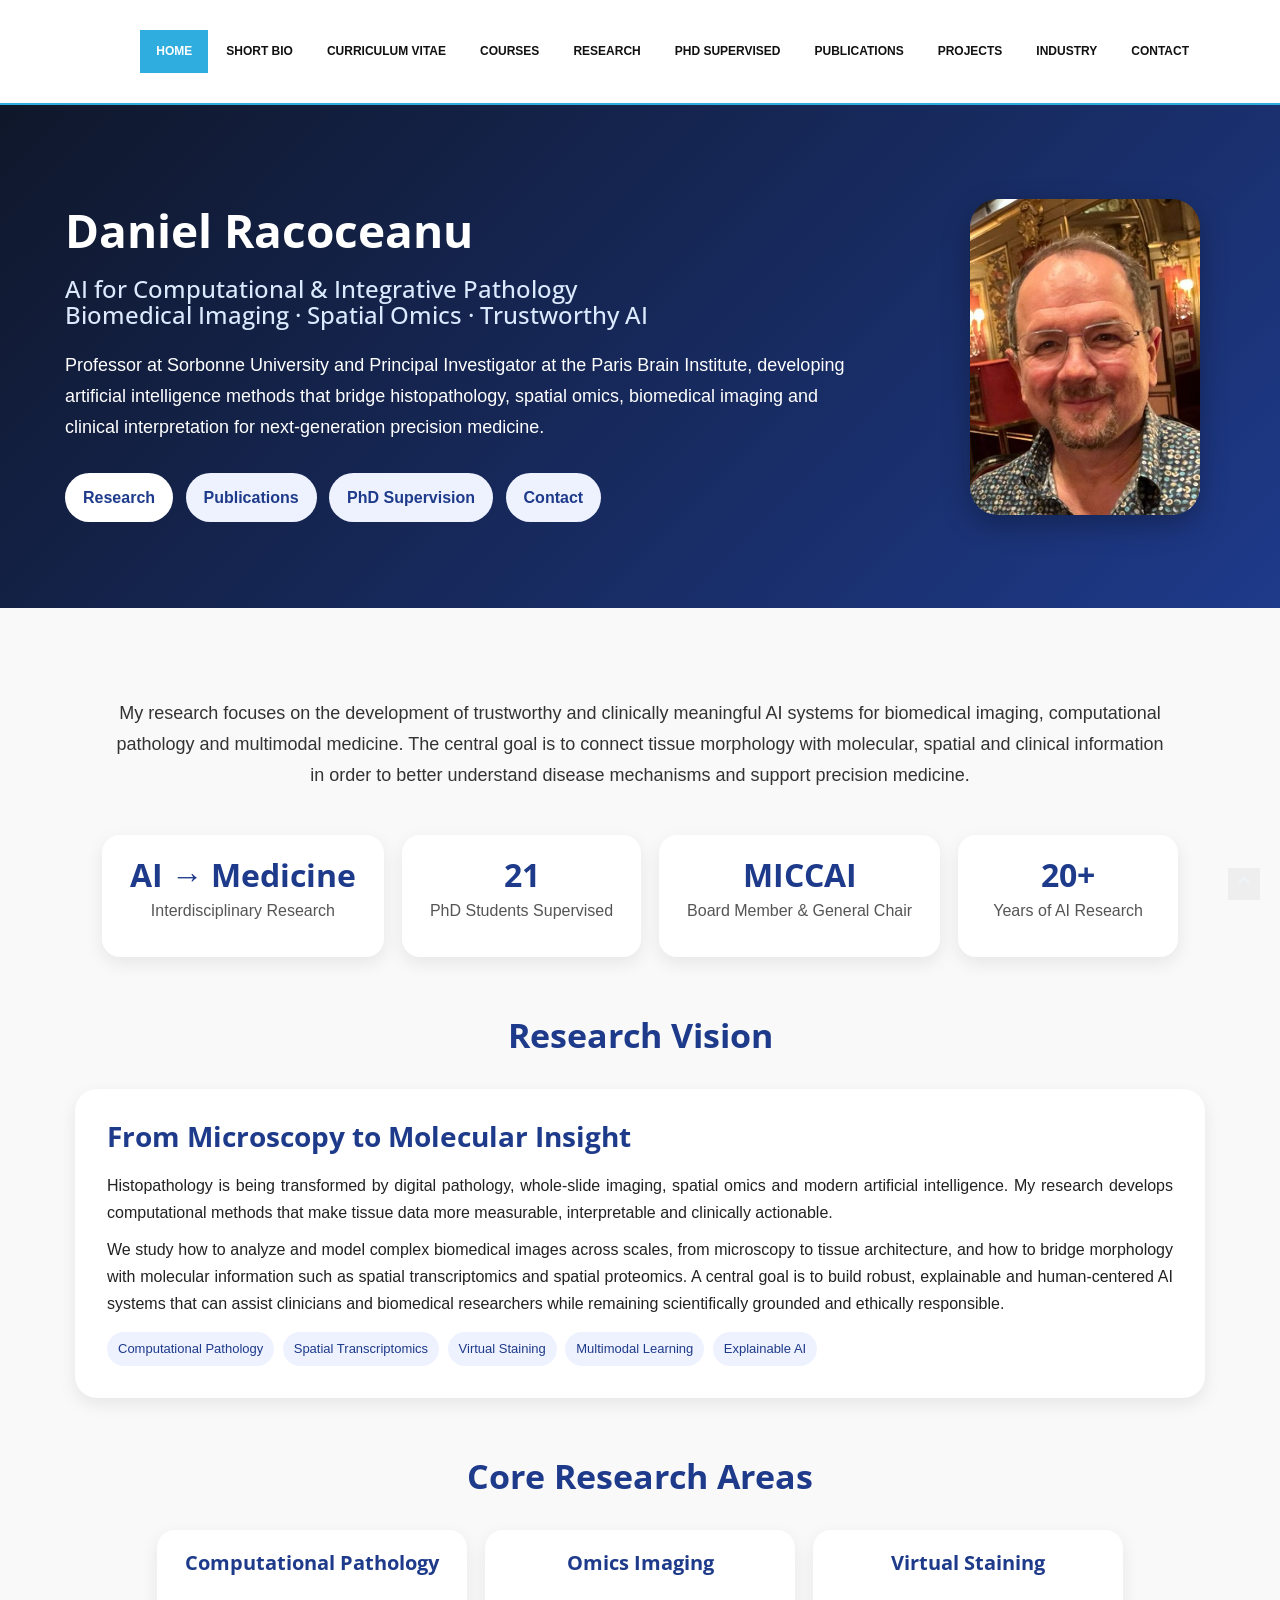
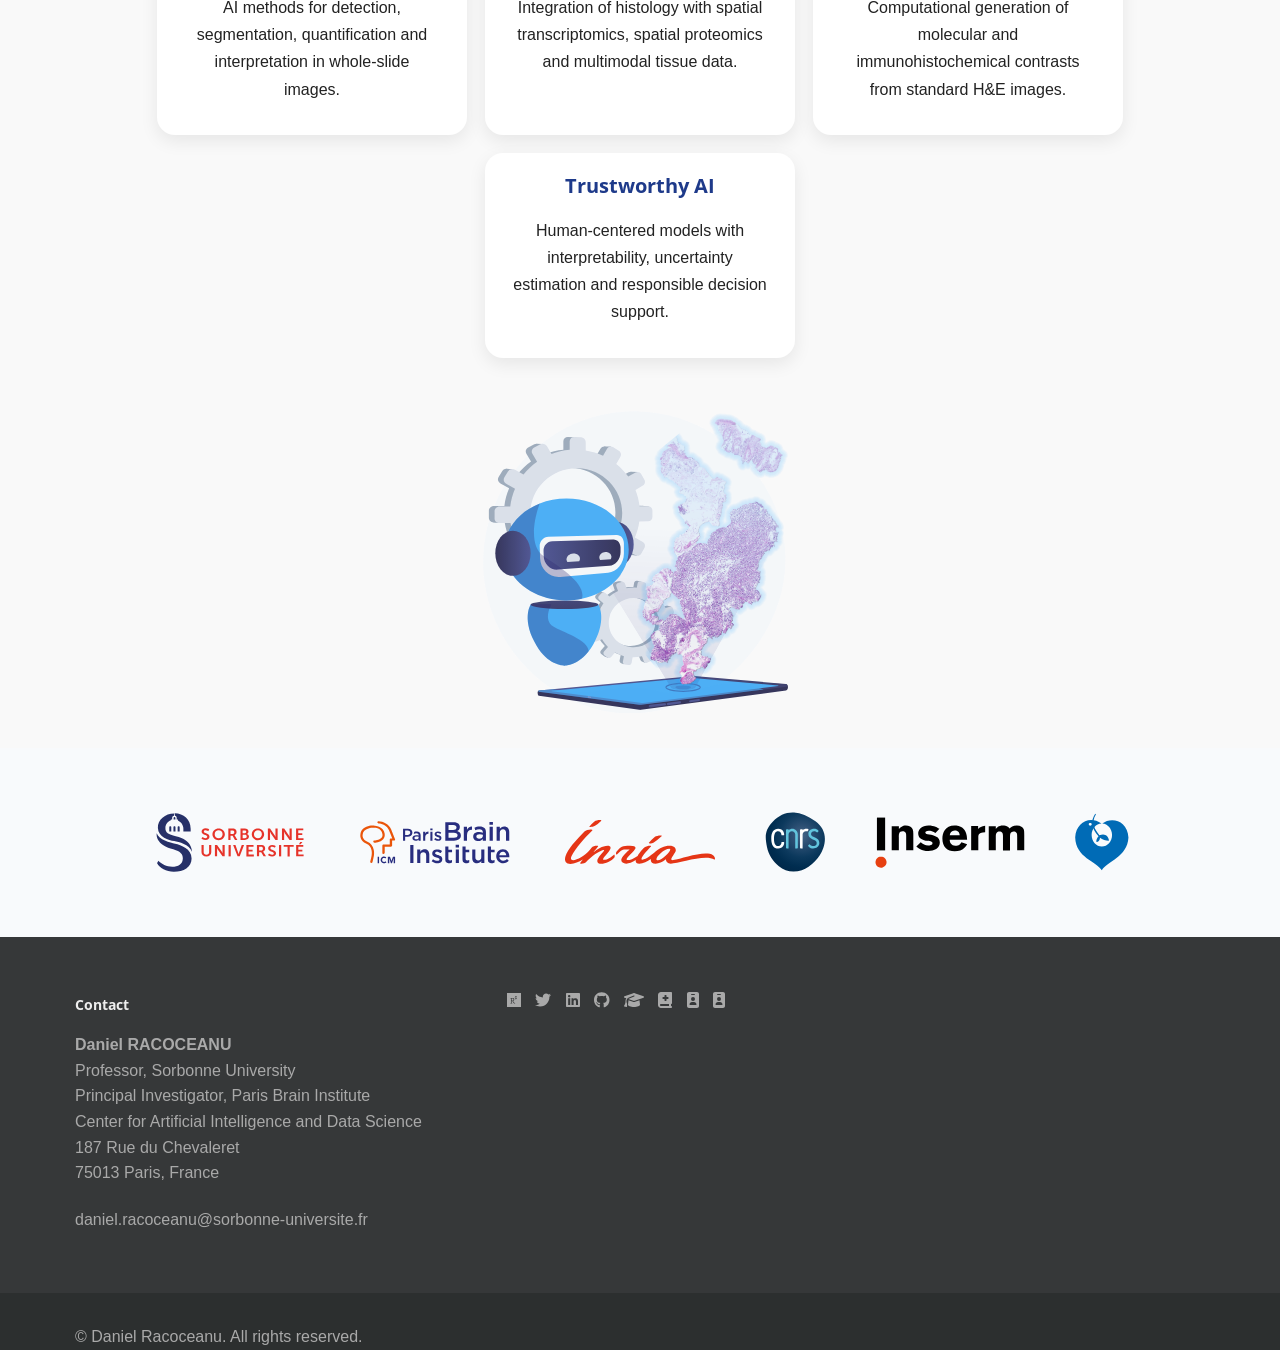
==== commit 8767abc1: "alors" ====
--- a/index.html
+++ b/index.html
@@ -170,9 +170,10 @@
 }
 
 .visual-row img {
-  max-width: 420px;
-  width: 55%;
+  max-width: 240px;
+  width: 28%;
   height: auto;
+  opacity: 0.92;
 }
 
 .tag {
@@ -217,6 +218,13 @@
   .hero {
     padding: 60px 20px;
     text-align: center;
+  }
+
+@media (max-width: 768px) {
+
+  .visual-row img {
+    width: 65%;
+    max-width: 220px;
   }
 
   .hero-text h1 {
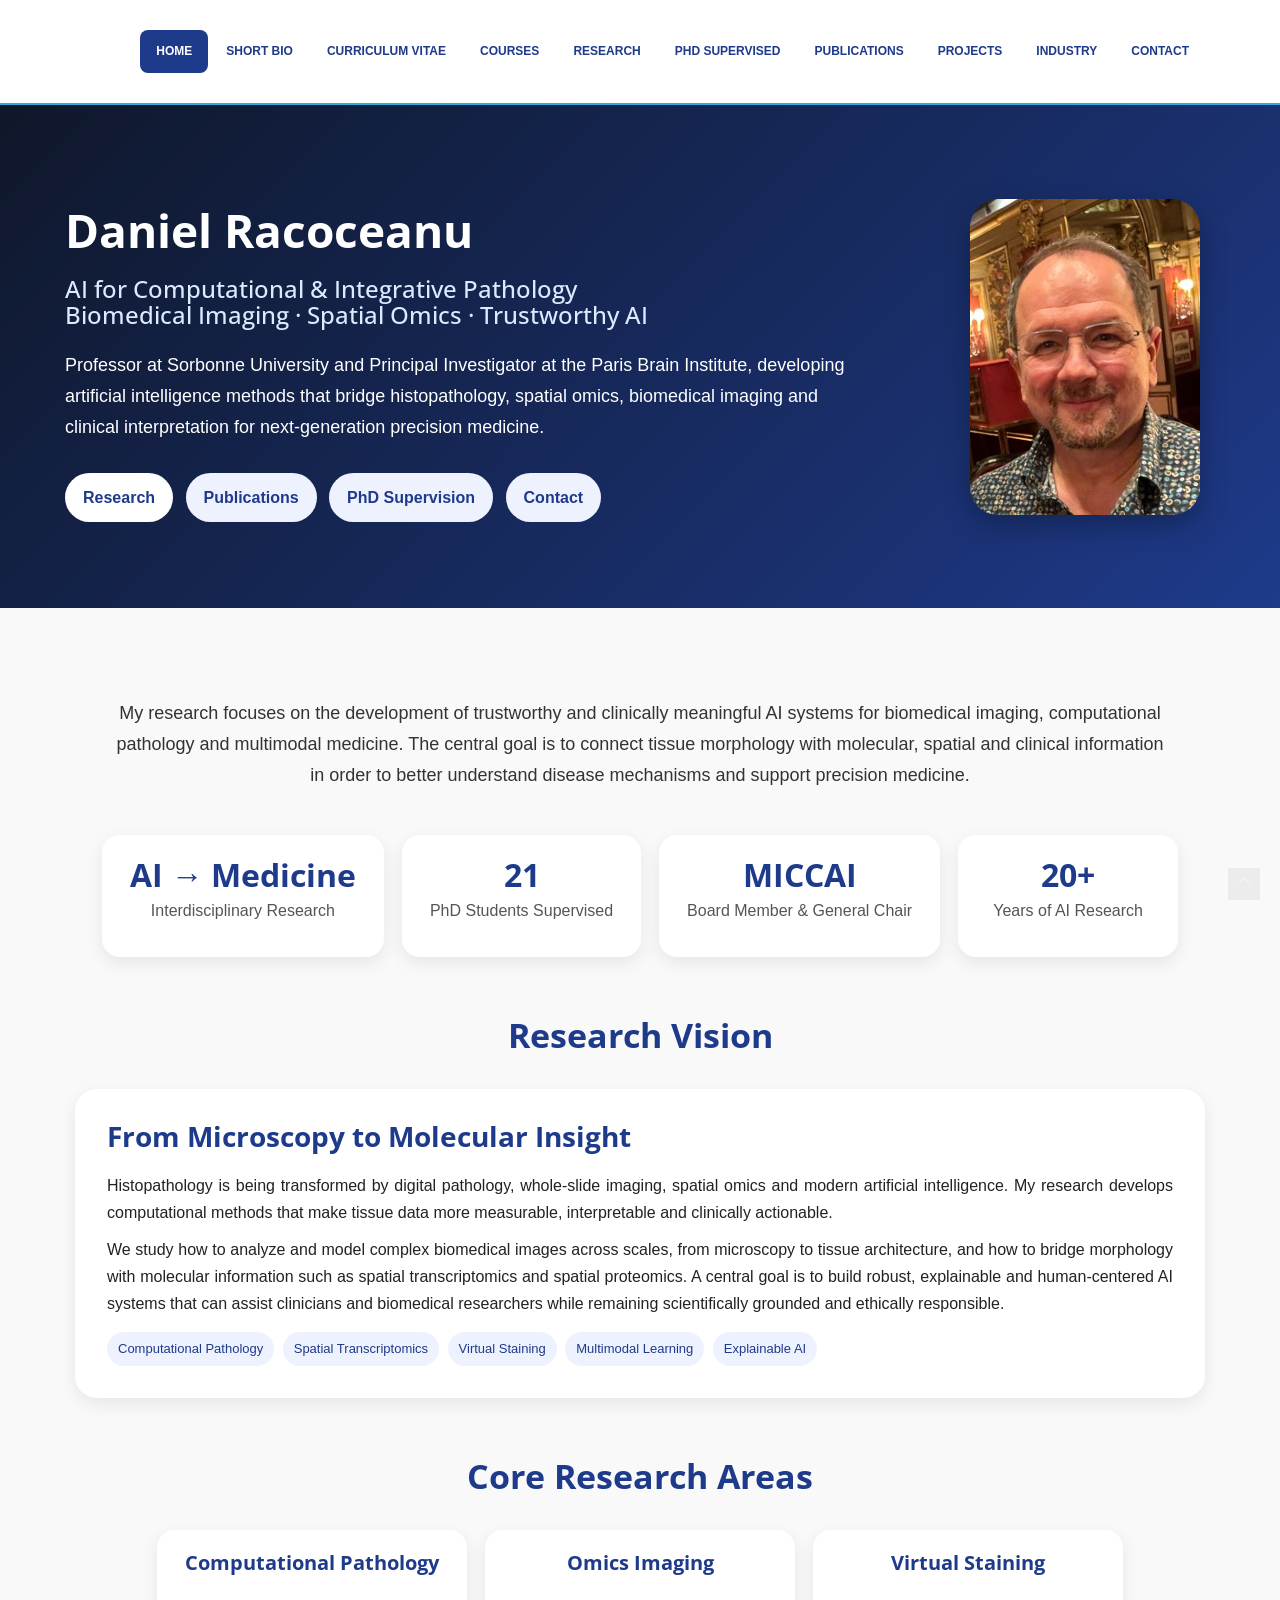
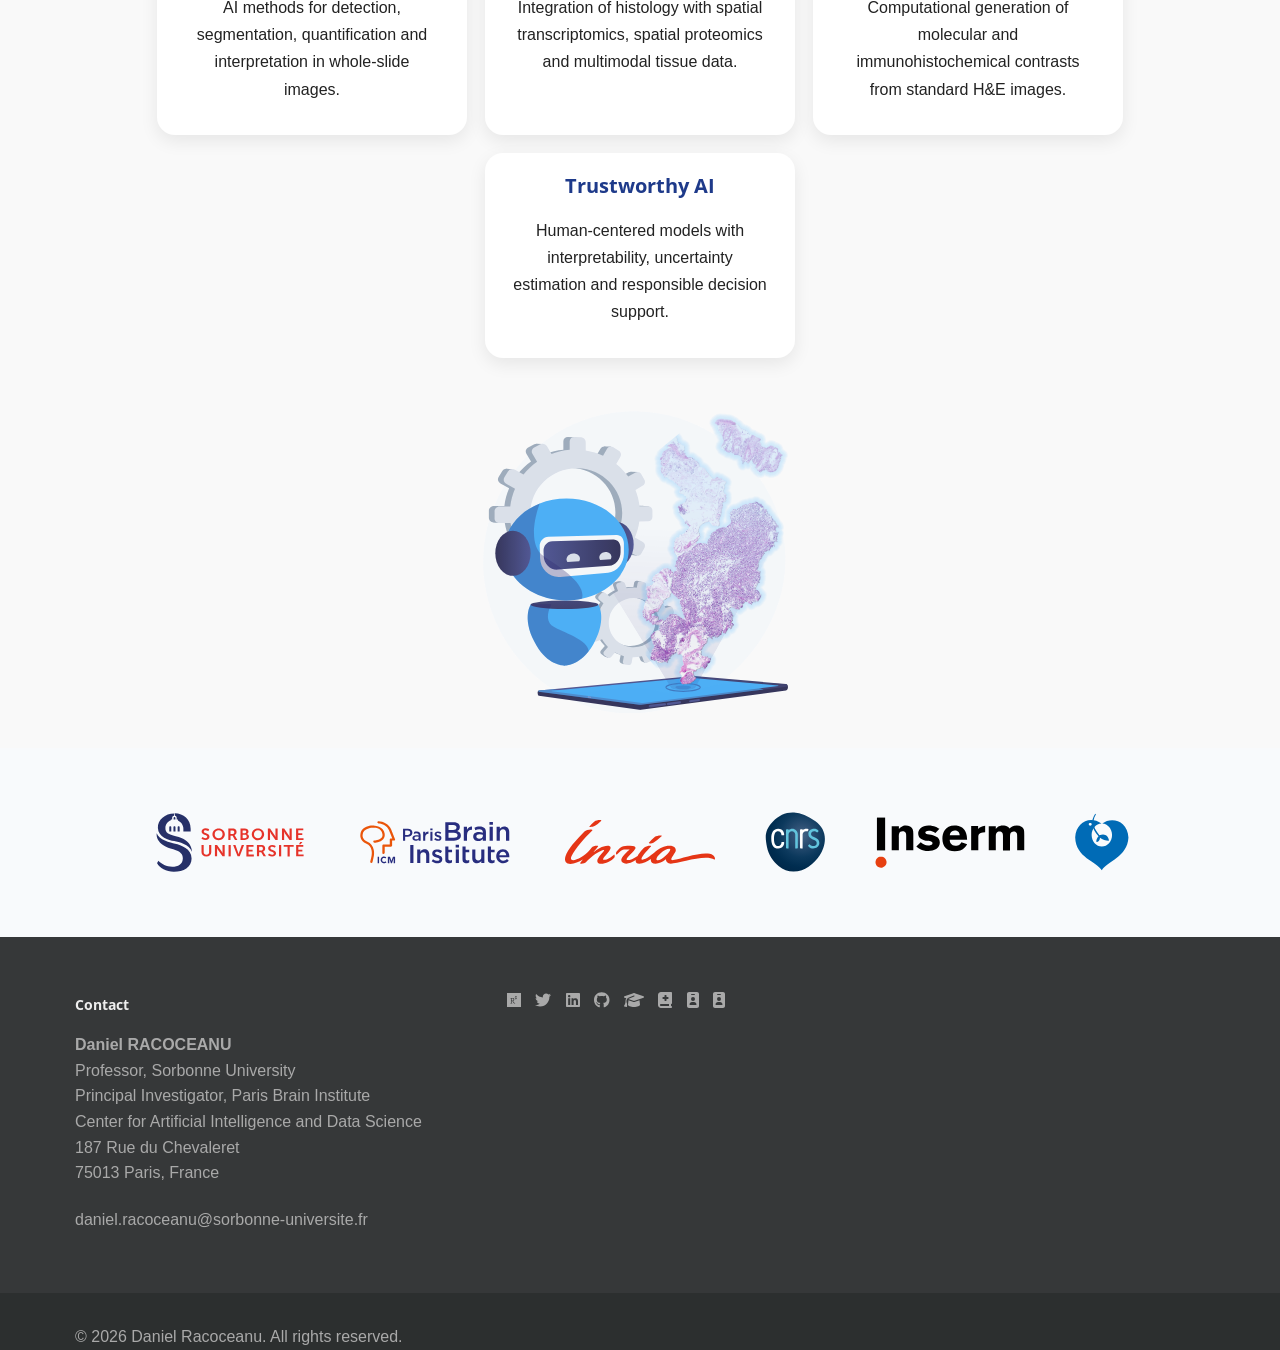
==== commit 3f6b5aa6: "Update publications 2025-2026, add mobile menu, fix mobile layout - Publications: add AAAI 2026, Arr" ====
--- a/index.html
+++ b/index.html
@@ -7,12 +7,17 @@
 
 <meta name="description" content="Daniel Racoceanu, Professor at Sorbonne University and Principal Investigator at the Paris Brain Institute, working on AI for computational pathology, biomedical imaging, spatial omics and trustworthy multimodal medicine.">
 <meta name="author" content="Daniel Racoceanu">
+<meta property="og:type" content="profile">
+<meta property="og:title" content="Daniel Racoceanu | AI for Computational &amp; Integrative Pathology">
+<meta property="og:description" content="Professor at Sorbonne University and Principal Investigator at the Paris Brain Institute: AI for computational pathology, spatial omics and trustworthy multimodal medicine.">
+<meta property="og:url" content="https://daniraco.github.io/">
+<meta property="og:image" content="https://daniraco.github.io/img/DR.jpeg">
+<meta name="twitter:card" content="summary">
+<link rel="canonical" href="https://daniraco.github.io/">
 
 <link href="css/bootstrap.min.css" rel="stylesheet">
 <link href="css/fancybox/jquery.fancybox.css" rel="stylesheet">
-<link href="css/jcarousel.css" rel="stylesheet">
 <link href="css/flexslider.css" rel="stylesheet">
-<link href="js/owl-carousel/owl.carousel.css" rel="stylesheet">
 <link href="css/style.css" rel="stylesheet">
 
 <style>
@@ -220,8 +225,6 @@
     text-align: center;
   }
 
-@media (max-width: 768px) {
-
   .visual-row img {
     width: 65%;
     max-width: 220px;
@@ -247,6 +250,7 @@
   }
 }
 </style>
+<link rel="icon" href="img/DR.jpeg">
 </head>
 
 <body>
@@ -255,6 +259,14 @@
 <header>
   <div class="navbar navbar-default navbar-static-top">
     <div class="container">
+      <div class="navbar-header">
+        <button type="button" class="navbar-toggle" data-toggle="collapse" data-target=".navbar-collapse" aria-label="Toggle navigation">
+          <span class="icon-bar"></span>
+          <span class="icon-bar"></span>
+          <span class="icon-bar"></span>
+        </button>
+        <a class="navbar-brand visible-xs" href="index.html">Daniel Racoceanu</a>
+      </div>
       <div class="navbar-collapse collapse">
         <ul class="nav navbar-nav">
           <li class="active"><a href="index.html">Home</a></li>
@@ -438,7 +450,7 @@
 
 <div id="sub-footer">
 <div class="container">
-<p>&copy; Daniel Racoceanu. All rights reserved.</p>
+<p>&copy; <span class="year">2026</span> Daniel Racoceanu. All rights reserved.</p>
 </div>
 </div>
 </footer>
--- a/css/style.css
+++ b/css/style.css
@@ -262,6 +262,29 @@
 }
 .navbar-default .navbar-nav>.active>a, .navbar-default .navbar-nav>.active>a:hover, .navbar-default .navbar-nav>.active>a:focus {
 color: #fff;  
+}
+
+/* Active menu tab */
+.navbar-default .navbar-nav > .active > a,
+.navbar-default .navbar-nav > .active > a:hover,
+.navbar-default .navbar-nav > .active > a:focus {
+    background-color: #1e3a8a !important;
+    color: #ffffff !important;
+    border-radius: 8px;
+}
+
+/* Normal tabs */
+.navbar-default .navbar-nav > li > a {
+    color: #1e3a8a;
+    font-weight: 600;
+    transition: all 0.2s ease;
+}
+
+/* Hover effect */
+.navbar-default .navbar-nav > li > a:hover {
+    background-color: #dbeafe;
+    color: #1e3a8a;
+    border-radius: 8px;
 }
 
 ul.nav li.dropdown a {
@@ -1693,5 +1716,39 @@
 
 
 }
-
- 
+/* Mobile navigation */
+.navbar-default .navbar-toggle {
+  border-color: #1e3a8a;
+  margin-top: 18px;
+}
+.navbar-default .navbar-toggle .icon-bar {
+  background-color: #1e3a8a;
+}
+@media (max-width: 767px) {
+  .navbar-default .navbar-collapse {
+    max-height: none;
+  }
+  .navbar .nav > li > a {
+    padding: 10px 16px !important;
+  }
+}
+
+/* Partner logos wrap on small screens */
+@media (max-width: 767px) {
+  .footer-table,
+  .footer-table tbody,
+  .footer-table tr {
+    display: block;
+    width: 100% !important;
+    text-align: center;
+  }
+  .footer-table td {
+    display: inline-block !important;
+    width: auto !important;
+    padding: 8px 10px !important;
+  }
+  .footer-table img {
+    height: 40px !important;
+    max-width: 110px !important;
+  }
+}
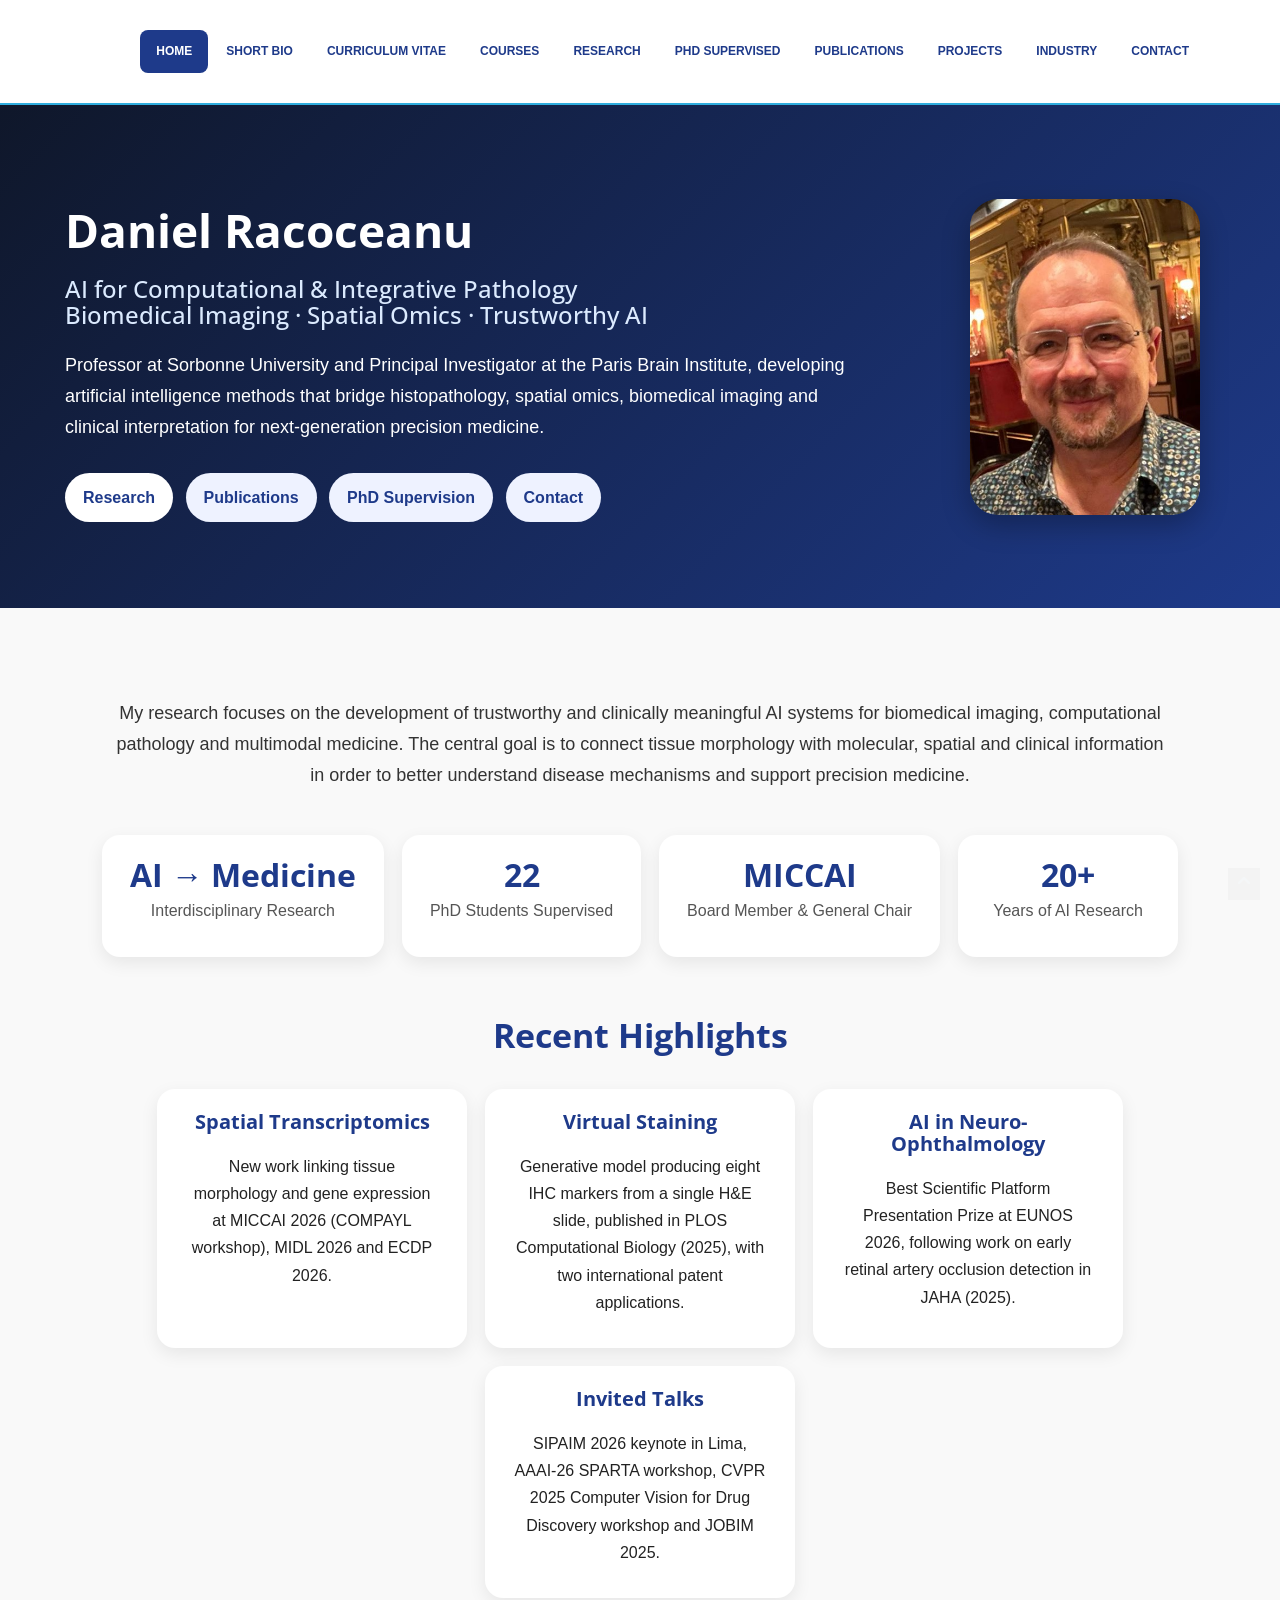
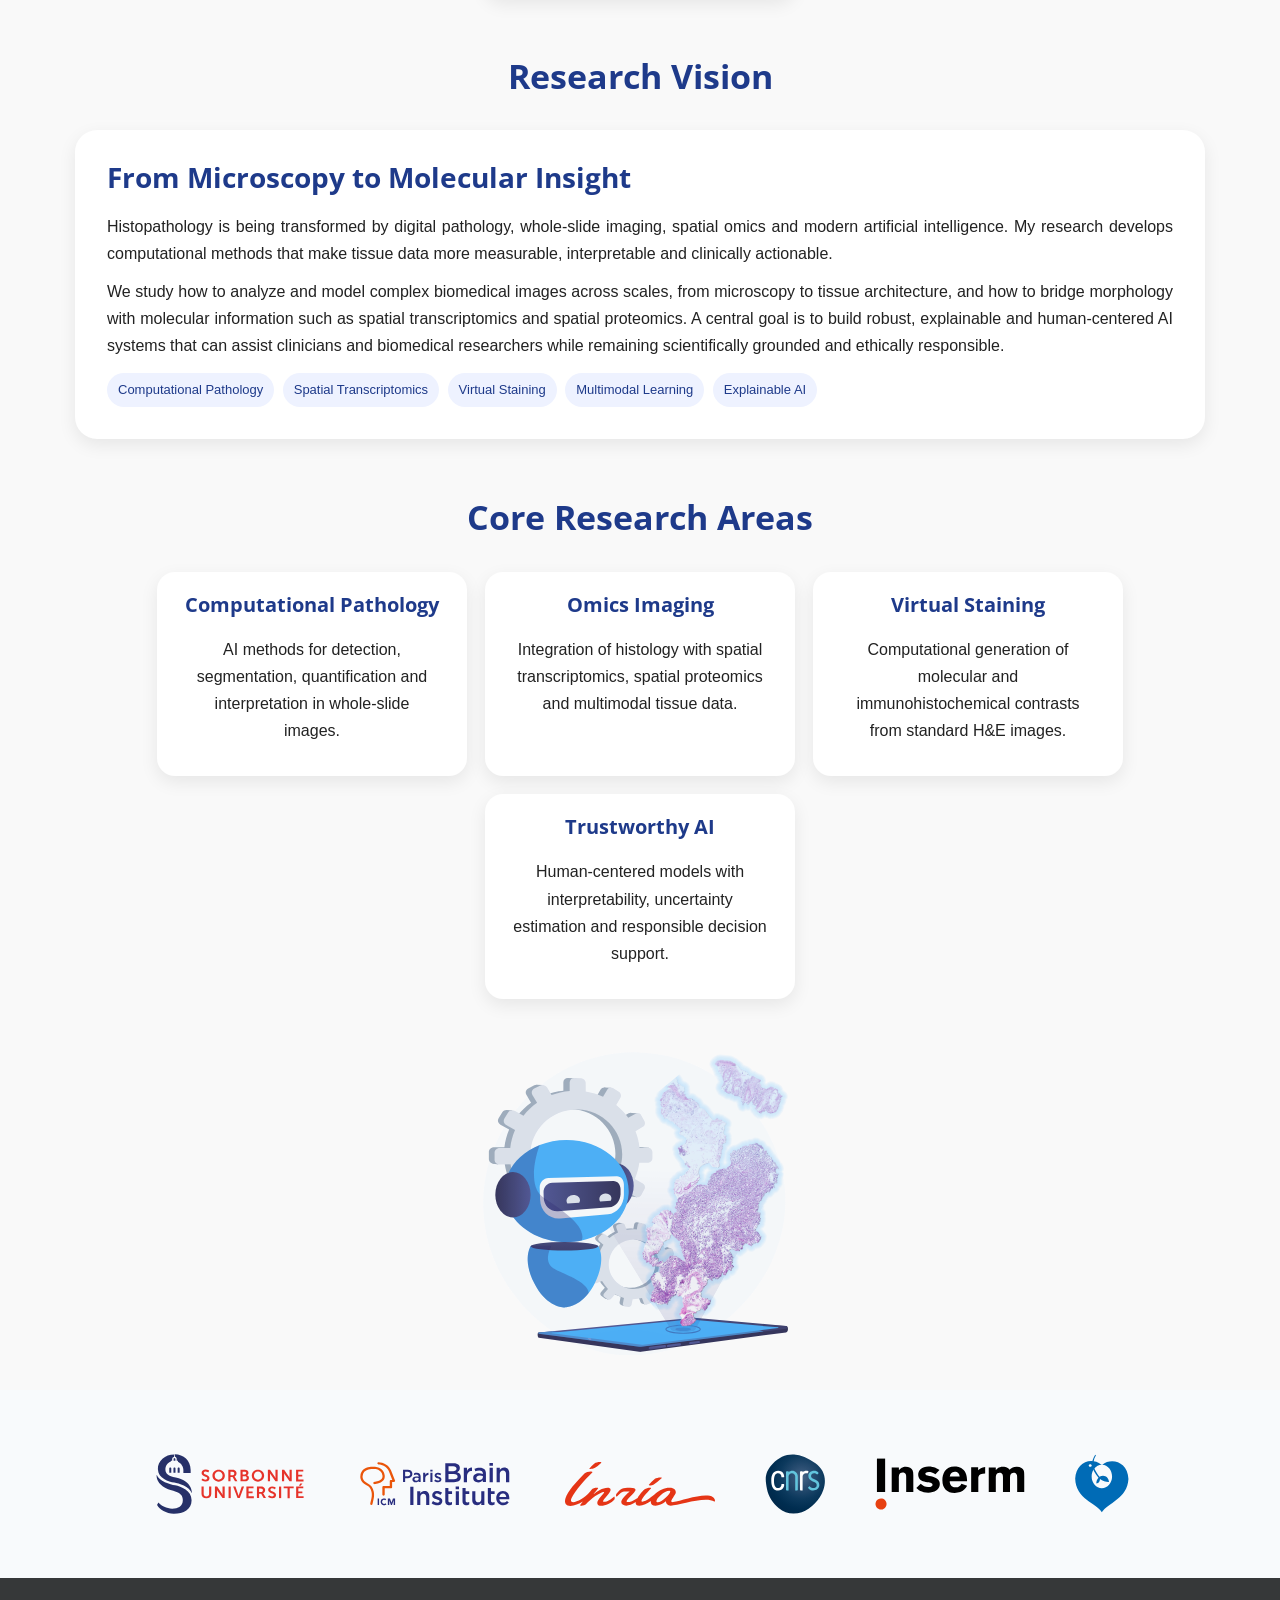
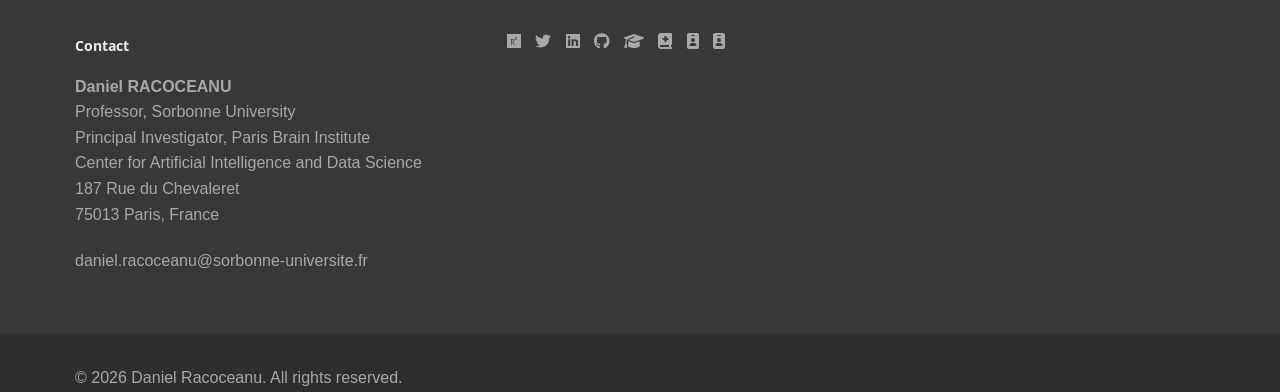
==== commit 0a2f1371: "Update site from 2026 publication list and activity report - PhD: 22 supervised, 19 defended, 3 ongo" ====
--- a/index.html
+++ b/index.html
@@ -328,9 +328,30 @@
 
 <div class="metrics-row">
   <div class="metric-card"><h2>AI → Medicine</h2><p>Interdisciplinary Research</p></div>
-  <div class="metric-card"><h2>21</h2><p>PhD Students Supervised</p></div>
+  <div class="metric-card"><h2>22</h2><p>PhD Students Supervised</p></div>
   <div class="metric-card"><h2>MICCAI</h2><p>Board Member & General Chair</p></div>
   <div class="metric-card"><h2>20+</h2><p>Years of AI Research</p></div>
+</div>
+
+<h2 class="section-title">Recent Highlights</h2>
+
+<div class="themes-grid">
+  <div class="theme-card">
+    <h3>Spatial Transcriptomics</h3>
+    <p>New work linking tissue morphology and gene expression at MICCAI 2026 (COMPAYL workshop), MIDL 2026 and ECDP 2026.</p>
+  </div>
+  <div class="theme-card">
+    <h3>Virtual Staining</h3>
+    <p>Generative model producing eight IHC markers from a single H&amp;E slide, published in PLOS Computational Biology (2025), with two international patent applications.</p>
+  </div>
+  <div class="theme-card">
+    <h3>AI in Neuro-Ophthalmology</h3>
+    <p>Best Scientific Platform Presentation Prize at EUNOS 2026, following work on early retinal artery occlusion detection in JAHA (2025).</p>
+  </div>
+  <div class="theme-card">
+    <h3>Invited Talks</h3>
+    <p>SIPAIM 2026 keynote in Lima, AAAI-26 SPARTA workshop, CVPR 2025 Computer Vision for Drug Discovery workshop and JOBIM 2025.</p>
+  </div>
 </div>
 
 <h2 class="section-title">Research Vision</h2>
